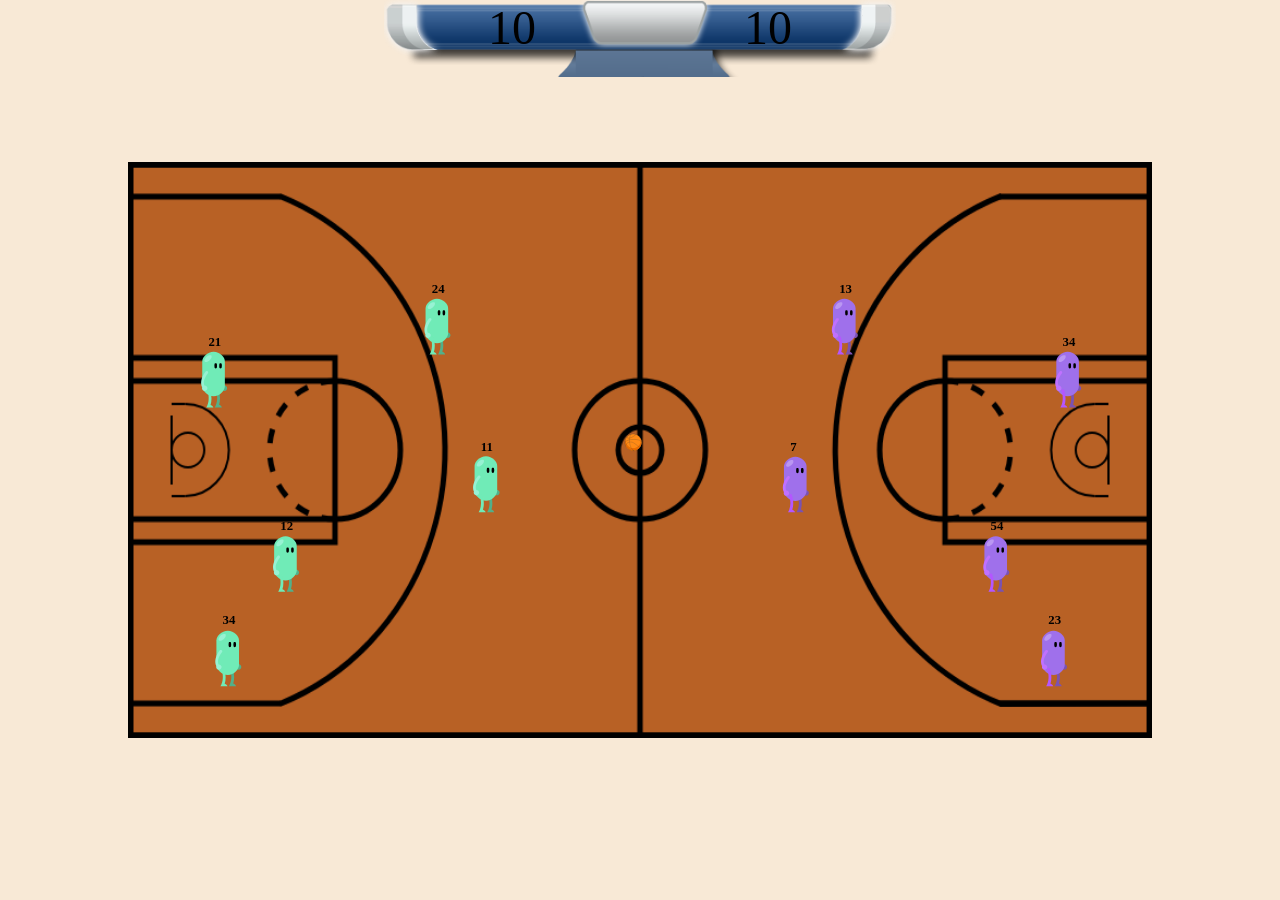
==== javascript/index.html @ e87034a9 "Add scoreboard" ====
<!DOCTYPE html>
<html lang="en">
  <head>
    <meta charset="UTF-8" />
    <meta name="viewport" content="width=device-width, initial-scale=1.0" />
    <link rel="stylesheet" href="style.css" />
    <title>Basketball Simulation</title>
  </head>
  <body>
    <canvas></canvas>
    <div class="display"></div>
    <div class="scoreboard">
        <div class="score" id="green-score"></div>
        <div class="score" id="purple-score"></div>
    </div>

    <svg id="basketball" viewBox="0 0 92 92" fill="none" xmlns="http://www.w3.org/2000/svg">
        <path d="M46 85.8667C68.0177 85.8667 85.8666 68.0178 85.8666 46C85.8666 23.9823 68.0177 6.13336 46 6.13336C23.9822 6.13336 6.1333 23.9823 6.1333 46C6.1333 68.0178 23.9822 85.8667 46 85.8667Z" fill="#FF8A14"/>
        <path d="M80.1166 25.4916C81.4583 29.1333 82.225 33.1583 82.225 37.375C82.225 57.3083 66.125 73.6 46 73.6C25.875 73.6 9.77497 57.3083 9.77497 37.375C9.77497 33.1583 10.5416 29.325 11.8833 25.4916C8.24163 31.4333 6.1333 38.525 6.1333 46C6.1333 68.0416 23.9583 85.8667 46 85.8667C68.0416 85.8667 85.8666 68.0416 85.8666 46C85.8666 38.525 83.7583 31.4333 80.1166 25.4916Z" fill="#EB6D00"/>
        <path d="M46 85.8667C68.0177 85.8667 85.8666 68.0178 85.8666 46C85.8666 23.9823 68.0177 6.13336 46 6.13336C23.9822 6.13336 6.1333 23.9823 6.1333 46C6.1333 68.0178 23.9822 85.8667 46 85.8667Z" stroke="#45413C" stroke-miterlimit="10" stroke-linecap="round" stroke-linejoin="round"/>
        <path d="M85.8666 43.3167C78.9666 32.775 53.2833 28.9417 24.3416 34.8833C16.2916 36.6083 9.19997 41.2083 6.1333 45.2333" stroke="#45413C" stroke-miterlimit="10" stroke-linecap="round" stroke-linejoin="round"/>
        <path d="M34.5 7.85828C29.1333 16.6749 26.45 30.0916 27.9833 45.0416C29.9 64.7833 38.525 80.8833 48.875 85.8666" stroke="#45413C" stroke-miterlimit="10" stroke-linecap="round" stroke-linejoin="round"/>
        <path d="M9.3916 61.7167C11.3083 54.4333 16.2916 46.9583 27.9833 44.85C47.9166 41.4 61.3333 60.7583 77.2416 70.725" stroke="#45413C" stroke-miterlimit="10" stroke-linecap="round" stroke-linejoin="round"/>
        <path d="M59.4167 8.43341C50.2167 15.7167 39.675 23.3834 28.75 25.6834C20.125 27.4084 16.675 23.9584 15.3334 20.5084" stroke="#45413C" stroke-miterlimit="10" stroke-linecap="round" stroke-linejoin="round"/>
    </svg>

    <div class="green">
        <h1 class="number"></h1>
        <svg class = "blob" width="278" height="331" viewBox="0 0 278 331" fill="none" xmlns="http://www.w3.org/2000/svg">
        <g id="character">
        <path id="left-arm" d="M195.465 125.689C195.887 123.699 194.306 119.119 190.567 117.99C186.955 116.899 183.779 119.061 182.813 120.196C182.813 120.196 175.088 132.709 173.35 160.606C171.959 182.923 183.257 200.76 189.237 205.464C189.237 205.464 189.296 209.69 190.307 212.071C193.328 219.188 201.547 222.509 208.664 219.488C215.782 216.467 219.102 208.248 216.081 201.131C213.06 194.013 204.841 190.693 197.724 193.714C191.25 186.141 186.883 177.131 187.326 162.821C187.681 151.372 192.9 133.296 195.465 125.689Z" fill="#52B089"/>
        <path id="left-leg" d="M152 309.852C166.5 285.352 168 252.352 158 225.352C155.998 219.946 158.5 216.638 163 215.352C167.5 214.067 171.059 216.352 172.5 221.352C181 250.852 180.5 278.352 174 296.352C177.5 297.852 186 300.852 188.5 309.852H152Z" fill="#52B089"/>
        <path id="body" d="M204 195.5V69.5C204 46.1009 178.309 19 146 19C113.691 19 87 46.1009 87 69.5V195.5C87 218.899 113.691 248 146 248C178.309 248 204 218.899 204 195.5Z" fill="#70EBB7"/>
        <path id="shiny" d="M134.601 38.063C131.161 36.4292 123.763 33.6421 112.463 41.2125C103.287 47.3605 94.6091 63.0409 99.8931 68.7487C105.177 74.4565 117.342 70.4221 124.106 63.6777C136.076 51.744 137.329 45.1733 134.601 38.063Z" fill="#97F2D3"/>
        <path id="right-leg" d="M108 310.852C122.5 286.352 124 253.352 114 226.352C111.998 220.946 114.5 217.638 119 216.352C123.5 215.067 127.059 217.352 128.5 222.352C137 251.852 136.5 279.352 130 297.352C133.5 298.852 142 301.852 144.5 310.852H108Z" fill="#70EBB7"/>
        <path id="right-arm" d="M116.791 128.97C117.943 127.293 118.234 122.457 115.213 119.984C112.293 117.593 108.532 118.375 107.204 119.053C107.204 119.053 95.2789 127.658 82.9975 152.766C73.1724 172.852 76.7847 193.655 80.5094 200.289C80.5094 200.289 78.9464 204.216 78.9689 206.803C79.0364 214.535 85.3589 220.748 93.0906 220.68C100.822 220.613 107.035 214.291 106.968 206.559C106.9 198.827 100.578 192.614 92.8462 192.682C89.7634 183.208 89.1762 173.213 95.0625 160.161C99.7716 149.719 111.51 135.016 116.791 128.97Z" fill="#97F2D3"/>
        <path id="right-eye" d="M163.5 90.9661C163.5 104.5 160.366 104.5 156.5 104.5C152.634 104.5 150 104.5 150 90.9661C150 78 152.634 78 156.5 78C160.366 78 163.5 78 163.5 90.9661Z" fill="black"/>
        <path id="left-eye" d="M188.5 90.9661C188.5 104.5 185.366 104.5 181.5 104.5C177.634 104.5 175 104.5 175 90.9661C175 78 177.634 78 181.5 78C185.366 78 188.5 78 188.5 90.9661Z" fill="black"/>
        </g>
        <g id="dribbleBall">
        <path id="XMLID 16462" d="M236 243.867C258.018 243.867 275.867 226.018 275.867 204C275.867 181.982 258.018 164.133 236 164.133C213.982 164.133 196.133 181.982 196.133 204C196.133 226.018 213.982 243.867 236 243.867Z" fill="#FF8A14"/>
        <path id="XMLID 16461" d="M270.117 183.492C271.458 187.133 272.225 191.158 272.225 195.375C272.225 215.308 256.125 231.6 236 231.6C215.875 231.6 199.775 215.308 199.775 195.375C199.775 191.158 200.542 187.325 201.883 183.492C198.242 189.433 196.133 196.525 196.133 204C196.133 226.042 213.958 243.867 236 243.867C258.042 243.867 275.867 226.042 275.867 204C275.867 196.525 273.758 189.433 270.117 183.492Z" fill="#EB6D00"/>
        <path id="XMLID 16460" d="M236 243.867C258.018 243.867 275.867 226.018 275.867 204C275.867 181.982 258.018 164.133 236 164.133C213.982 164.133 196.133 181.982 196.133 204C196.133 226.018 213.982 243.867 236 243.867Z" stroke="#45413C" stroke-miterlimit="10" stroke-linecap="round" stroke-linejoin="round"/>
        <path id="XMLID 16459" d="M275.867 201.317C268.967 190.775 243.283 186.942 214.342 192.883C206.292 194.608 199.2 199.208 196.133 203.233" stroke="#45413C" stroke-miterlimit="10" stroke-linecap="round" stroke-linejoin="round"/>
        <path id="XMLID 16458" d="M224.5 165.858C219.133 174.675 216.45 188.092 217.983 203.042C219.9 222.783 228.525 238.883 238.875 243.867" stroke="#45413C" stroke-miterlimit="10" stroke-linecap="round" stroke-linejoin="round"/>
        <path id="XMLID 16457" d="M199.392 219.717C201.308 212.433 206.292 204.958 217.983 202.85C237.917 199.4 251.333 218.758 267.242 228.725" stroke="#45413C" stroke-miterlimit="10" stroke-linecap="round" stroke-linejoin="round"/>
        <path id="XMLID 16456" d="M249.417 166.433C240.217 173.717 229.675 181.383 218.75 183.683C210.125 185.408 206.675 181.958 205.333 178.508" stroke="#45413C" stroke-miterlimit="10" stroke-linecap="round" stroke-linejoin="round"/>
        </g>
        </svg>
    </div>

    <div class="purple">
        <h1 class="number"></h1>
        <svg class = "blob flip" width="278" height="331" viewBox="0 0 278 331" fill="none" xmlns="http://www.w3.org/2000/svg">
        <g id="character">
        <path id="left-arm" d="M195.465 125.689C195.887 123.699 194.306 119.119 190.567 117.99C186.955 116.899 183.779 119.061 182.813 120.196C182.813 120.196 175.088 132.709 173.35 160.606C171.959 182.923 183.257 200.76 189.237 205.464C189.237 205.464 189.296 209.69 190.307 212.071C193.328 219.188 201.547 222.509 208.664 219.488C215.782 216.467 219.102 208.248 216.081 201.131C213.06 194.013 204.841 190.693 197.724 193.714C191.25 186.141 186.883 177.131 187.326 162.821C187.681 151.372 192.9 133.296 195.465 125.689Z" fill="#7B52B0"/>
        <path id="left-leg" d="M152 309.852C166.5 285.352 168 252.352 158 225.352C155.998 219.946 158.5 216.638 163 215.352C167.5 214.067 171.059 216.352 172.5 221.352C181 250.852 180.5 278.352 174 296.352C177.5 297.852 186 300.852 188.5 309.852H152Z" fill="#7B52B0"/>
        <path id="body" d="M204 195.5V69.5C204 46.1009 178.309 19 146 19C113.691 19 87 46.1009 87 69.5V195.5C87 218.899 113.691 248 146 248C178.309 248 204 218.899 204 195.5Z" fill="#9F70EB"/>
        <path id="shiny" d="M134.601 38.063C131.161 36.4292 123.763 33.6421 112.463 41.2125C103.287 47.3605 94.6091 63.0409 99.8931 68.7487C105.177 74.4565 117.342 70.4221 124.106 63.6777C136.076 51.744 137.329 45.1733 134.601 38.063Z" fill="#BA97F2"/>
        <path id="right-leg" d="M108 310.852C122.5 286.352 124 253.352 114 226.352C111.998 220.946 114.5 217.638 119 216.352C123.5 215.067 127.059 217.352 128.5 222.352C137 251.852 136.5 279.352 130 297.352C133.5 298.852 142 301.852 144.5 310.852H108Z" fill="#B456FF"/>
        <path id="right-arm" d="M116.791 128.97C117.943 127.293 118.234 122.457 115.213 119.984C112.293 117.593 108.532 118.375 107.204 119.053C107.204 119.053 95.2788 127.658 82.9975 152.766C73.1724 172.852 76.7846 193.655 80.5093 200.289C80.5093 200.289 78.9463 204.216 78.9689 206.803C79.0364 214.535 85.3589 220.748 93.0905 220.68C100.822 220.613 107.035 214.291 106.968 206.559C106.9 198.827 100.578 192.614 92.8462 192.682C89.7634 183.208 89.1762 173.213 95.0625 160.161C99.7715 149.719 111.51 135.016 116.791 128.97Z" fill="#C071FF"/>
        <path id="right-eye" d="M163.5 90.9661C163.5 104.5 160.366 104.5 156.5 104.5C152.634 104.5 150 104.5 150 90.9661C150 78 152.634 78 156.5 78C160.366 78 163.5 78 163.5 90.9661Z" fill="black"/>
        <path id="left-eye" d="M188.5 90.9661C188.5 104.5 185.366 104.5 181.5 104.5C177.634 104.5 175 104.5 175 90.9661C175 78 177.634 78 181.5 78C185.366 78 188.5 78 188.5 90.9661Z" fill="black"/>
        </g>
        <g id="dribbleBall">
        <path id="XMLID 16462" d="M236 243.867C258.018 243.867 275.867 226.018 275.867 204C275.867 181.982 258.018 164.133 236 164.133C213.982 164.133 196.133 181.982 196.133 204C196.133 226.018 213.982 243.867 236 243.867Z" fill="#FF8A14"/>
        <path id="XMLID 16461" d="M270.117 183.492C271.458 187.133 272.225 191.158 272.225 195.375C272.225 215.308 256.125 231.6 236 231.6C215.875 231.6 199.775 215.308 199.775 195.375C199.775 191.158 200.542 187.325 201.883 183.492C198.242 189.433 196.133 196.525 196.133 204C196.133 226.042 213.958 243.867 236 243.867C258.042 243.867 275.867 226.042 275.867 204C275.867 196.525 273.758 189.433 270.117 183.492Z" fill="#EB6D00"/>
        <path id="XMLID 16460" d="M236 243.867C258.018 243.867 275.867 226.018 275.867 204C275.867 181.982 258.018 164.133 236 164.133C213.982 164.133 196.133 181.982 196.133 204C196.133 226.018 213.982 243.867 236 243.867Z" stroke="#45413C" stroke-miterlimit="10" stroke-linecap="round" stroke-linejoin="round"/>
        <path id="XMLID 16459" d="M275.867 201.317C268.967 190.775 243.283 186.942 214.342 192.883C206.292 194.608 199.2 199.208 196.133 203.233" stroke="#45413C" stroke-miterlimit="10" stroke-linecap="round" stroke-linejoin="round"/>
        <path id="XMLID 16458" d="M224.5 165.858C219.133 174.675 216.45 188.092 217.983 203.042C219.9 222.783 228.525 238.883 238.875 243.867" stroke="#45413C" stroke-miterlimit="10" stroke-linecap="round" stroke-linejoin="round"/>
        <path id="XMLID 16457" d="M199.392 219.717C201.308 212.433 206.292 204.958 217.983 202.85C237.917 199.4 251.333 218.758 267.242 228.725" stroke="#45413C" stroke-miterlimit="10" stroke-linecap="round" stroke-linejoin="round"/>
        <path id="XMLID 16456" d="M249.417 166.433C240.217 173.717 229.675 181.383 218.75 183.683C210.125 185.408 206.675 181.958 205.333 178.508" stroke="#45413C" stroke-miterlimit="10" stroke-linecap="round" stroke-linejoin="round"/>
        </g>
        </svg>
    </div>
    
    <div class="morphTo">
        <svg id="idle2" width="278" height="331" viewBox="0 0 278 331" fill="none" xmlns="http://www.w3.org/2000/svg">
            <path id="left-arm" d="M197.77 136.867C198.343 134.915 197.114 130.228 193.472 128.818C189.953 127.456 186.622 129.37 185.572 130.427C185.572 130.427 176.918 142.317 173.064 170.001C169.98 192.148 179.889 210.792 185.494 215.937C185.494 215.937 185.231 220.156 186.058 222.607C188.529 229.933 196.472 233.869 203.798 231.398C211.125 228.927 215.061 220.984 212.59 213.658C210.119 206.331 202.176 202.395 194.85 204.867C188.971 196.824 185.301 187.508 186.831 173.272C188.056 161.884 194.634 144.257 197.77 136.867Z" fill="#52B089"/>
            <path id="left-leg" d="M152 309.852C166.5 285.352 168 252.352 158 225.352C155.998 219.946 158.5 216.638 163 215.352C167.5 214.067 171.059 216.352 172.5 221.352C181 250.852 180.5 278.352 174 296.352C177.5 297.852 186 300.852 188.5 309.852H152Z" fill="#52B089"/>
            <path id="body" d="M204 206.5V80.5C204 57.1009 178.309 30 146 30C113.691 30 87 57.1009 87 80.5V206.5C87 229.899 113.691 259 146 259C178.309 259 204 229.899 204 206.5Z" fill="#70EBB7"/>
            <path id="shiny" d="M134.601 49.063C131.161 47.4292 123.763 44.6421 112.463 52.2125C103.287 58.3605 94.6091 74.0409 99.8931 79.7487C105.177 85.4565 117.342 81.4221 124.106 74.6777C136.076 62.744 137.329 56.1733 134.601 49.063Z" fill="#97F2D3"/>
            <path id="right-leg" d="M108 309.852C122.5 285.352 124 252.352 114 225.352C111.998 219.946 114.5 216.638 119 215.352C123.5 214.067 127.059 216.352 128.5 221.352C137 250.852 136.5 278.352 130 296.352C133.5 297.852 142 300.852 144.5 309.852H108Z" fill="#70EBB7"/>
            <path id="right-arm" d="M117.644 138.945C118.356 137.039 117.467 132.276 113.936 130.608C110.524 128.996 107.064 130.666 105.94 131.645C105.94 131.645 96.4545 142.882 90.6211 170.218C85.9543 192.086 94.4982 211.394 99.7191 216.929C99.7191 216.929 99.1539 221.117 99.8024 223.621C101.741 231.106 109.38 235.603 116.865 233.665C124.35 231.726 128.847 224.087 126.908 216.602C124.97 209.117 117.331 204.62 109.846 206.559C104.56 198.114 101.569 188.559 104.118 174.47C106.158 163.199 113.985 146.09 117.644 138.945Z" fill="#97F2D3"/>
            <path id="right-eye" d="M163.5 101.966C163.5 115.5 160.366 115.5 156.5 115.5C152.634 115.5 150 115.5 150 101.966C150 89 152.634 89 156.5 89C160.366 89 163.5 89 163.5 101.966Z" fill="black"/>
            <path id="left-eye" d="M188.5 101.966C188.5 115.5 185.366 115.5 181.5 115.5C177.634 115.5 175 115.5 175 101.966C175 89 177.634 89 181.5 89C185.366 89 188.5 89 188.5 101.966Z" fill="black"/>
        </svg>

        <svg id="walk" style="display: none;" width="278" height="331" viewBox="0 0 278 331" fill="none" xmlns="http://www.w3.org/2000/svg">
            <path id="left-arm" d="M168.939 143.019C168.003 141.212 163.875 138.676 160.269 140.175C156.784 141.623 155.701 145.309 155.674 146.799C155.674 146.799 157.641 161.372 173.995 184.039C187.079 202.173 207.128 208.793 214.735 208.635C214.735 208.635 217.461 211.865 219.753 213.064C226.604 216.649 235.063 214.002 238.649 207.151C242.234 200.301 239.586 191.841 232.736 188.256C225.885 184.671 217.425 187.318 213.84 194.169C204.032 192.422 194.94 188.228 186.204 176.884C179.215 167.809 171.782 150.526 168.939 143.019Z" fill="#52B089"/>
            <path id="left-leg" d="M52.5721 268.082C80.5404 262.764 106.292 242.073 119.939 216.72C122.672 211.644 126.808 211.335 130.747 213.861C134.687 216.387 135.325 220.569 132.526 224.955C116.012 250.835 95.0479 268.64 77.2453 275.663C78.4337 279.281 81.8022 287.642 76.7023 295.467L52.5721 268.082Z" fill="#52B089"/>
            <path id="body" d="M197.112 197.5L196.884 71.4999C196.842 48.1008 171.102 21.0464 138.793 21.1049C106.484 21.1633 79.8421 48.3124 79.8844 71.7115L80.1123 197.711C80.1546 221.11 106.899 250.163 139.207 250.104C171.516 250.046 197.154 220.899 197.112 197.5Z" fill="#70EBB7"/>
            <path id="shiny" d="M127.429 40.1884C123.986 38.5609 116.582 35.7872 105.296 43.378C96.131 49.5425 87.4818 65.2386 92.7762 70.9368C98.0705 76.6351 110.228 72.5787 116.98 65.8221C128.929 53.8667 130.17 47.2939 127.429 40.1884Z" fill="#97F2D3"/>
            <path id="right-leg" d="M201.78 295.647C193.15 268.518 169.524 245.43 142.719 234.918C137.352 232.813 136.549 228.744 138.586 224.53C140.622 220.316 144.697 219.181 149.387 221.435C177.059 234.731 200.561 261.433 209.666 278.267C213.115 276.653 222.982 274.924 230.335 282.585L201.78 295.647Z" fill="#70EBB7"/>
            <path id="right-arm" d="M126.355 153.446C128.334 152.977 131.797 149.589 131.219 145.727C130.66 141.995 127.348 140.049 125.909 139.661C125.909 139.661 111.294 138.03 85.3344 148.39C64.5665 156.678 53.2755 174.519 51.5811 181.937C51.5811 181.937 47.7861 183.797 46.066 185.73C40.9246 191.504 41.4382 200.354 47.2131 205.495C52.988 210.637 61.8374 210.123 66.9788 204.348C72.1202 198.573 71.6066 189.724 65.8317 184.582C69.9081 175.492 76.1842 167.691 89.3099 161.971C99.8104 157.395 118.382 154.381 126.355 153.446Z" fill="#97F2D3"/>
            <path id="right-eye" d="M156.423 93.0392C156.448 106.573 153.314 106.579 149.448 106.586C145.582 106.593 142.948 106.597 142.923 93.0636C142.9 80.0975 145.534 80.0928 149.4 80.0858C153.266 80.0788 156.4 80.0731 156.423 93.0392Z" fill="black"/>
            <path id="left-eye" d="M181.423 92.994C181.448 106.528 178.314 106.534 174.448 106.541C170.582 106.548 167.948 106.552 167.923 93.0184C167.9 80.0524 170.534 80.0476 174.4 80.0406C178.266 80.0336 181.4 80.028 181.423 92.994Z" fill="black"/>
        </svg>

        <svg id="walk2" width="278" height="331" viewBox="0 0 278 331" fill="none" xmlns="http://www.w3.org/2000/svg">
            <path id="left arm" d="M168.739 166.699C168.616 164.669 165.874 160.675 161.97 160.58C158.198 160.489 155.711 163.417 155.081 164.768C155.081 164.768 150.961 178.884 156.702 206.239C161.295 228.123 176.928 242.314 183.944 245.259C183.944 245.259 185.125 249.318 186.732 251.344C191.536 257.402 200.342 258.418 206.4 253.614C212.458 248.809 213.474 240.003 208.669 233.945C203.865 227.887 195.059 226.871 189.001 231.676C180.748 226.097 174.142 218.573 170.764 204.658C168.063 193.528 168.288 174.715 168.739 166.699Z" fill="#52B089"/>
            <path id="left leg" d="M92.0018 304.622C117.304 291.572 133.581 266.027 139.457 237.841C140.633 232.197 146.372 231.086 150.867 232.388C155.362 233.69 157.328 237.822 155.891 242.823C147.416 272.331 125.48 300.358 110.409 312.153C112.577 315.283 112.835 322.466 108.534 330.546L92.0018 304.622Z" fill="#52B089"/>
            <path id="body" d="M206.228 218.506L206.234 92.5056C206.235 69.1065 180.545 42.0044 148.236 42.0028C115.927 42.0013 89.235 69.1009 89.2338 92.5L89.2278 218.5C89.2267 241.899 115.917 271.001 148.225 271.003C180.534 271.004 206.227 241.905 206.228 218.506Z" fill="#70EBB7"/>
            <path id="shiny" d="M137.341 62.1592C133.786 60.7958 126.194 58.5878 115.513 67.0074C106.838 73.845 99.3958 90.1482 105.104 95.4313C110.813 100.714 122.63 95.7535 128.854 88.5073C139.868 75.6856 140.61 69.0379 137.341 62.1592Z" fill="#97F2D3"/>
            <path id="right leg" d="M139 330.852C153.536 306.374 155.086 273.376 145.126 246.361C143.132 240.952 145.639 237.648 150.141 236.369C154.643 235.09 158.199 237.381 159.632 242.383C168.088 271.895 167.547 299.395 161.02 317.385C164.518 318.89 173.013 321.903 175.5 330.907L139 330.852Z" fill="#70EBB7"/>
            <path id="right arm" d="M148.751 172.636C149.986 171.019 150.519 166.205 147.625 163.582C144.829 161.049 141.033 161.641 139.673 162.252C139.673 162.252 127.331 170.247 113.805 194.707C102.986 214.275 105.549 235.233 108.936 242.046C108.936 242.046 107.179 245.889 107.072 248.474C106.75 256.2 112.754 262.722 120.479 263.042C128.204 263.363 134.727 257.36 135.047 249.635C135.368 241.909 129.365 235.387 121.64 235.067C119.036 225.45 118.951 215.438 125.484 202.698C130.712 192.506 143.174 178.41 148.751 172.636Z" fill="#97F2D3"/>
            <path id="right eye" d="M164.704 117.421C164.202 130.945 161.071 130.829 157.207 130.686C153.344 130.542 150.712 130.445 151.214 116.92C151.695 103.963 154.327 104.061 158.19 104.204C162.054 104.347 165.185 104.464 164.704 117.421Z" fill="black"/>
            <path id="left eye" d="M189.687 118.348C189.185 131.873 186.053 131.757 182.19 131.613C178.327 131.47 175.694 131.372 176.196 117.847C176.677 104.89 179.31 104.988 183.173 105.131C187.036 105.275 190.168 105.391 189.687 118.348Z" fill="black"/>
        </svg>

        <svg id="walk3" width="278" height="331" viewBox="0 0 278 331" fill="none" xmlns="http://www.w3.org/2000/svg">
            <path id="left-arm" d="M120.383 151.361C122.392 151.04 126.095 147.917 125.804 144.022C125.523 140.259 122.363 138.074 120.957 137.58C120.957 137.58 106.503 134.874 79.8481 143.287C58.5245 150.018 45.9459 166.976 43.708 174.248C43.708 174.248 39.7858 175.823 37.9277 177.623C32.3735 183.002 32.2317 191.865 37.6109 197.419C42.9901 202.973 51.8532 203.115 57.4073 197.736C62.9615 192.357 63.1033 183.493 57.7241 177.939C62.4611 169.175 69.2966 161.859 82.8091 157.125C93.6191 153.337 112.362 151.704 120.383 151.361Z" fill="#52B089"/>
            <path id="left-leg" d="M186.472 298.94C183.536 270.623 165.094 243.216 140.984 227.476C136.157 224.325 136.198 220.177 139.048 216.465C141.898 212.753 146.118 212.47 150.253 215.63C174.646 234.271 190.617 256.663 196.111 274.995C199.816 274.117 208.431 271.466 215.798 277.209L186.472 298.94Z" fill="#52B089"/>
            <path id="body" d="M197.112 197.5L196.884 71.4999C196.842 48.1008 171.102 21.0464 138.793 21.1049C106.484 21.1633 79.8421 48.3124 79.8844 71.7115L80.1122 197.711C80.1546 221.11 106.898 250.163 139.207 250.104C171.516 250.046 197.154 220.899 197.112 197.5Z" fill="#70EBB7"/>
            <path id="shiny" d="M127.429 40.1884C123.986 38.5609 116.582 35.7872 105.296 43.378C96.131 49.5425 87.4818 65.2386 92.7761 70.9368C98.0705 76.6351 110.228 72.5787 116.98 65.8221C128.929 53.8667 130.169 47.2939 127.429 40.1884Z" fill="#97F2D3"/>
            <path id="right-leg" d="M55.8693 268.44C83.407 261.217 107.679 238.808 119.555 212.58C121.933 207.328 126.039 206.735 130.142 208.986C134.246 211.236 135.169 215.364 132.678 219.932C117.977 246.884 90.1007 268.982 72.8217 277.209C74.2554 280.736 75.4749 290.68 67.4462 297.629L55.8693 268.44Z" fill="#70EBB7"/>
            <path id="right-arm" d="M132.249 140.969C130.822 139.519 126.129 138.314 123.126 140.81C120.225 143.223 120.277 147.064 120.691 148.496C120.691 148.496 126.872 161.839 149.188 178.669C167.041 192.133 188.151 192.541 195.372 190.145C195.372 190.145 198.93 192.426 201.474 192.895C209.078 194.299 216.379 189.273 217.783 181.669C219.186 174.065 214.16 166.764 206.556 165.361C198.953 163.957 191.651 168.983 190.248 176.587C180.361 177.813 170.436 176.49 158.741 168.23C149.385 161.622 137.182 147.302 132.249 140.969Z" fill="#97F2D3"/>
            <path id="right-eye" d="M156.423 93.0392C156.448 106.573 153.313 106.579 149.448 106.586C145.582 106.593 142.948 106.597 142.923 93.0636C142.9 80.0975 145.534 80.0928 149.4 80.0858C153.266 80.0788 156.4 80.0731 156.423 93.0392Z" fill="black"/>
            <path id="left-eye" d="M181.423 92.994C181.448 106.528 178.313 106.534 174.448 106.541C170.582 106.548 167.948 106.552 167.923 93.0184C167.9 80.0524 170.534 80.0476 174.4 80.0406C178.266 80.0336 181.4 80.028 181.423 92.994Z" fill="black"/>
        </svg>
        
        <svg id="walk4" width="278" height="331" viewBox="0 0 278 331" fill="none" xmlns="http://www.w3.org/2000/svg">
            <path id="left arm" d="M131.293 171.55C132.229 169.743 131.92 164.908 128.615 162.827C125.422 160.816 121.787 162.057 120.554 162.895C120.554 162.895 109.785 172.909 100.704 199.343C93.4397 220.491 99.5977 240.687 104.115 246.809C104.115 246.809 103.05 250.9 103.392 253.464C104.416 261.128 111.458 266.511 119.122 265.487C126.786 264.464 132.169 257.421 131.145 249.757C130.122 242.093 123.079 236.71 115.415 237.734C111.184 228.715 109.365 218.869 113.591 205.189C116.972 194.245 126.802 178.203 131.293 171.55Z" fill="#52B089"/>
            <path id="left leg" d="M153.093 330.952C163.705 304.534 159.317 274.563 145.333 249.395C142.533 244.355 146.149 239.763 150.401 237.808C154.654 235.854 158.843 237.696 161.026 242.419C173.907 270.286 174.191 301.722 170.5 320.5C174.187 321.451 181.971 322.026 184 330.952H153.093Z" fill="#52B089"/>
            <path id="body" d="M206.228 218.506L206.234 92.5056C206.235 69.1065 180.545 42.0044 148.236 42.0028C115.927 42.0013 89.2349 69.1009 89.2337 92.5L89.2277 218.5C89.2266 241.899 115.917 271.001 148.225 271.003C180.534 271.004 206.227 241.905 206.228 218.506Z" fill="#70EBB7"/>
            <path id="shiny" d="M137.341 62.1592C133.786 60.7958 126.194 58.5878 115.513 67.0074C106.838 73.845 99.3958 90.1482 105.104 95.4313C110.813 100.714 122.63 95.7535 128.854 88.5073C139.868 75.6856 140.61 69.0379 137.341 62.1592Z" fill="#97F2D3"/>
            <path id="right leg" d="M96 304.973C121.643 292.606 141.17 265.961 147.799 237.943C149.127 232.332 153.042 230.964 157.501 232.386C161.96 233.808 163.657 237.683 162.087 242.644C152.825 271.913 134.382 297.114 119 308.5C121.083 311.688 122.904 321.122 120 330C117.5 327 99.5 308.5 96 304.973Z" fill="#70EBB7"/>
            <path id="right arm" d="M153.815 166.087C154.076 164.069 152.13 159.633 148.313 158.808C144.625 158.013 141.634 160.423 140.762 161.632C140.762 161.632 134.071 174.727 134.587 202.673C135.001 225.029 147.7 241.898 154.04 246.104C154.04 246.104 154.439 250.312 155.639 252.604C159.224 259.455 167.684 262.101 174.534 258.516C181.385 254.931 184.032 246.472 180.447 239.621C176.862 232.77 168.402 230.123 161.552 233.709C154.488 226.683 149.409 218.054 148.697 203.754C148.128 192.314 151.872 173.876 153.815 166.087Z" fill="#97F2D3"/>
            <path id="right eye" d="M164.704 117.421C164.202 130.945 161.071 130.829 157.207 130.686C153.344 130.542 150.712 130.445 151.214 116.92C151.695 103.963 154.327 104.061 158.19 104.204C162.054 104.347 165.185 104.464 164.704 117.421Z" fill="black"/>
            <path id="left eye" d="M189.687 118.348C189.185 131.873 186.053 131.757 182.19 131.613C178.327 131.47 175.694 131.372 176.197 117.847C176.677 104.89 179.31 104.988 183.173 105.131C187.036 105.275 190.168 105.391 189.687 118.348Z" fill="black"/>
        </svg>

        <svg id="dribble" width="278" height="331" viewBox="0 0 278 331" fill="none" xmlns="http://www.w3.org/2000/svg">
            <g id="character">
            <path id="left-arm" d="M157.67 126.82C157.576 124.788 154.889 120.757 150.986 120.609C147.215 120.466 144.689 123.361 144.041 124.703C144.041 124.703 139.729 138.762 145.098 166.192C149.393 188.137 164.832 202.539 171.807 205.579C171.807 205.579 172.932 209.653 174.512 211.701C179.234 217.824 188.025 218.96 194.148 214.238C200.27 209.516 201.406 200.725 196.684 194.602C191.962 188.479 183.171 187.344 177.048 192.066C168.871 186.375 162.368 178.762 159.181 164.803C156.63 153.636 157.111 134.828 157.67 126.82Z" fill="#52B089"/>
            <path id="left-leg" d="M52.5721 268.082C80.5403 262.764 106.292 242.073 119.939 216.72C122.672 211.644 126.808 211.335 130.747 213.861C134.687 216.387 135.325 220.569 132.526 224.955C116.012 250.835 95.0478 268.64 77.2453 275.663C78.4337 279.281 81.8022 287.642 76.7022 295.467L52.5721 268.082Z" fill="#52B089"/>
            <path id="body" d="M197.112 197.5L196.884 71.4999C196.842 48.1008 171.102 21.0464 138.793 21.1049C106.484 21.1633 79.8421 48.3124 79.8844 71.7115L80.1123 197.711C80.1546 221.11 106.899 250.163 139.207 250.104C171.516 250.046 197.154 220.899 197.112 197.5Z" fill="#70EBB7"/>
            <path id="shiny" d="M127.429 40.1884C123.986 38.5609 116.582 35.7872 105.296 43.378C96.131 49.5425 87.4818 65.2386 92.7762 70.9368C98.0705 76.6351 110.228 72.5787 116.98 65.8221C128.929 53.8667 130.17 47.2939 127.429 40.1884Z" fill="#97F2D3"/>
            <path id="right-leg" d="M201.78 295.647C193.15 268.518 169.524 245.43 142.719 234.918C137.352 232.813 136.549 228.744 138.586 224.53C140.622 220.316 144.697 219.181 149.387 221.435C177.059 234.731 200.561 261.433 209.666 278.267C213.115 276.653 222.982 274.924 230.335 282.585L201.78 295.647Z" fill="#70EBB7"/>
            <path id="right-arm" d="M123.178 128.152C121.657 126.8 116.894 125.911 114.065 128.603C111.33 131.203 111.639 135.032 112.148 136.434C112.148 136.434 119.206 149.335 142.596 164.637C161.308 176.879 182.398 175.876 189.443 173.003C189.443 173.003 193.146 175.041 195.716 175.34C203.396 176.232 210.345 170.73 211.238 163.049C212.13 155.369 206.628 148.42 198.948 147.527C191.267 146.635 184.318 152.137 183.425 159.817C173.642 161.701 163.651 161.043 151.431 153.583C141.654 147.614 128.522 134.142 123.178 128.152Z" fill="#97F2D3"/>
            <path id="right-eye" d="M156.423 93.0392C156.448 106.573 153.314 106.579 149.448 106.586C145.582 106.593 142.948 106.597 142.923 93.0636C142.9 80.0975 145.534 80.0928 149.4 80.0858C153.266 80.0788 156.4 80.0731 156.423 93.0392Z" fill="black"/>
            <path id="left-eye" d="M181.423 92.994C181.448 106.528 178.314 106.534 174.448 106.541C170.582 106.548 167.948 106.552 167.923 93.0184C167.9 80.0524 170.534 80.0476 174.4 80.0406C178.266 80.0336 181.4 80.028 181.423 92.994Z" fill="black"/>
            </g>
            <g id="dribbleBall">
            <path id="XMLID 16462" d="M236 226.867C258.018 226.867 275.867 209.018 275.867 187C275.867 164.982 258.018 147.133 236 147.133C213.982 147.133 196.133 164.982 196.133 187C196.133 209.018 213.982 226.867 236 226.867Z" fill="#FF8A14"/>
            <path id="XMLID 16461" d="M270.117 166.492C271.458 170.133 272.225 174.158 272.225 178.375C272.225 198.308 256.125 214.6 236 214.6C215.875 214.6 199.775 198.308 199.775 178.375C199.775 174.158 200.542 170.325 201.883 166.492C198.242 172.433 196.133 179.525 196.133 187C196.133 209.042 213.958 226.867 236 226.867C258.042 226.867 275.867 209.042 275.867 187C275.867 179.525 273.758 172.433 270.117 166.492Z" fill="#EB6D00"/>
            <path id="XMLID 16460" d="M236 226.867C258.018 226.867 275.867 209.018 275.867 187C275.867 164.982 258.018 147.133 236 147.133C213.982 147.133 196.133 164.982 196.133 187C196.133 209.018 213.982 226.867 236 226.867Z" stroke="#45413C" stroke-miterlimit="10" stroke-linecap="round" stroke-linejoin="round"/>
            <path id="XMLID 16459" d="M275.867 184.317C268.967 173.775 243.283 169.942 214.342 175.883C206.292 177.608 199.2 182.208 196.133 186.233" stroke="#45413C" stroke-miterlimit="10" stroke-linecap="round" stroke-linejoin="round"/>
            <path id="XMLID 16458" d="M224.5 148.858C219.133 157.675 216.45 171.092 217.983 186.042C219.9 205.783 228.525 221.883 238.875 226.867" stroke="#45413C" stroke-miterlimit="10" stroke-linecap="round" stroke-linejoin="round"/>
            <path id="XMLID 16457" d="M199.392 202.717C201.308 195.433 206.292 187.958 217.983 185.85C237.917 182.4 251.333 201.758 267.242 211.725" stroke="#45413C" stroke-miterlimit="10" stroke-linecap="round" stroke-linejoin="round"/>
            <path id="XMLID 16456" d="M249.417 149.433C240.217 156.717 229.675 164.383 218.75 166.683C210.125 168.408 206.675 164.958 205.333 161.508" stroke="#45413C" stroke-miterlimit="10" stroke-linecap="round" stroke-linejoin="round"/>
            </g>
        </svg>
        
        <svg id="dribble2" width="278" height="331" viewBox="0 0 278 331" fill="none" xmlns="http://www.w3.org/2000/svg">
            <g id="character">
            <path id="left-arm" d="M124.938 167.745C126.636 166.624 128.724 162.253 126.854 158.824C125.047 155.512 121.268 154.822 119.783 154.952C119.783 154.952 105.498 158.442 84.6781 177.091C68.0225 192.011 63.5494 212.645 64.5068 220.193C64.5068 220.193 61.5822 223.245 60.6306 225.65C57.7866 232.84 61.3096 240.974 68.4995 243.818C75.6894 246.662 83.8236 243.139 86.6676 235.95C89.5117 228.76 85.9887 220.625 78.7988 217.781C79.5035 207.844 82.7169 198.361 93.0781 188.479C101.367 180.574 117.772 171.363 124.938 167.745Z" fill="#52B089"/>
            <path id="left-leg" d="M92.0017 304.622C117.304 291.572 133.581 266.027 139.457 237.841C140.633 232.197 146.372 231.086 150.867 232.388C155.362 233.69 157.328 237.822 155.891 242.823C147.416 272.331 125.48 300.358 110.409 312.153C112.577 315.283 112.835 322.466 108.534 330.546L92.0017 304.622Z" fill="#52B089"/>
            <path id="body" d="M206.228 218.506L206.234 92.5056C206.235 69.1065 180.545 42.0044 148.236 42.0028C115.927 42.0013 89.2349 69.1009 89.2337 92.5L89.2277 218.5C89.2266 241.899 115.917 271.001 148.225 271.003C180.534 271.004 206.227 241.905 206.228 218.506Z" fill="#70EBB7"/>
            <path id="shiny" d="M137.341 62.1592C133.786 60.7958 126.194 58.5878 115.513 67.0074C106.838 73.845 99.3958 90.1482 105.104 95.4313C110.813 100.714 122.63 95.7535 128.854 88.5073C139.868 75.6856 140.61 69.0379 137.341 62.1592Z" fill="#97F2D3"/>
            <path id="right-leg" d="M139 330.852C153.536 306.374 155.086 273.376 145.126 246.361C143.132 240.952 145.639 237.648 150.141 236.369C154.643 235.09 158.199 237.381 159.632 242.383C168.088 271.895 167.547 299.395 161.02 317.385C164.518 318.89 173.013 321.903 175.5 330.907L139 330.852Z" fill="#70EBB7"/>
            <path id="right-arm" d="M152.608 164.053C151.825 162.175 147.922 159.306 144.204 160.501C140.612 161.656 139.227 165.239 139.076 166.722C139.076 166.722 139.829 181.408 154.249 205.352C165.786 224.506 185.218 232.765 192.811 233.238C192.811 233.238 195.261 236.682 197.446 238.067C203.976 242.208 212.626 240.27 216.766 233.74C220.906 227.21 218.969 218.56 212.439 214.42C205.909 210.279 197.259 212.217 193.119 218.747C183.489 216.194 174.776 211.261 167.009 199.233C160.796 189.61 154.82 171.77 152.608 164.053Z" fill="#97F2D3"/>
            <path id="right-eye" d="M164.704 117.421C164.202 130.945 161.071 130.829 157.207 130.686C153.344 130.542 150.712 130.445 151.214 116.92C151.695 103.963 154.327 104.061 158.19 104.204C162.054 104.347 165.185 104.464 164.704 117.421Z" fill="black"/>
            <path id="left-eye" d="M189.687 118.348C189.185 131.873 186.053 131.757 182.19 131.613C178.327 131.47 175.694 131.372 176.197 117.847C176.677 104.89 179.31 104.988 183.173 105.131C187.036 105.275 190.168 105.391 189.687 118.348Z" fill="black"/>
            </g>
            <g id="dribbleBall">
            <path id="XMLID 16462" d="M232 329.867C254.018 329.867 271.867 312.018 271.867 290C271.867 267.982 254.018 250.133 232 250.133C209.982 250.133 192.133 267.982 192.133 290C192.133 312.018 209.982 329.867 232 329.867Z" fill="#FF8A14"/>
            <path id="XMLID 16461" d="M266.117 269.492C267.458 273.133 268.225 277.158 268.225 281.375C268.225 301.308 252.125 317.6 232 317.6C211.875 317.6 195.775 301.308 195.775 281.375C195.775 277.158 196.542 273.325 197.883 269.492C194.242 275.433 192.133 282.525 192.133 290C192.133 312.042 209.958 329.867 232 329.867C254.042 329.867 271.867 312.042 271.867 290C271.867 282.525 269.758 275.433 266.117 269.492Z" fill="#EB6D00"/>
            <path id="XMLID 16460" d="M232 329.867C254.018 329.867 271.867 312.018 271.867 290C271.867 267.982 254.018 250.133 232 250.133C209.982 250.133 192.133 267.982 192.133 290C192.133 312.018 209.982 329.867 232 329.867Z" stroke="#45413C" stroke-miterlimit="10" stroke-linecap="round" stroke-linejoin="round"/>
            <path id="XMLID 16459" d="M271.867 287.317C264.967 276.775 239.283 272.942 210.342 278.883C202.292 280.608 195.2 285.208 192.133 289.233" stroke="#45413C" stroke-miterlimit="10" stroke-linecap="round" stroke-linejoin="round"/>
            <path id="XMLID 16458" d="M220.5 251.858C215.133 260.675 212.45 274.092 213.983 289.042C215.9 308.783 224.525 324.883 234.875 329.867" stroke="#45413C" stroke-miterlimit="10" stroke-linecap="round" stroke-linejoin="round"/>
            <path id="XMLID 16457" d="M195.392 305.717C197.308 298.433 202.292 290.958 213.983 288.85C233.917 285.4 247.333 304.758 263.242 314.725" stroke="#45413C" stroke-miterlimit="10" stroke-linecap="round" stroke-linejoin="round"/>
            <path id="XMLID 16456" d="M245.417 252.433C236.217 259.717 225.675 267.383 214.75 269.683C206.125 271.408 202.675 267.958 201.333 264.508" stroke="#45413C" stroke-miterlimit="10" stroke-linecap="round" stroke-linejoin="round"/>
            </g>
        </svg>

        <svg id="dribble3" width="278" height="331" viewBox="0 0 278 331" fill="none" xmlns="http://www.w3.org/2000/svg">
            <g id="character">
            <path id="left-arm" d="M120.383 151.361C122.392 151.04 126.095 147.917 125.804 144.022C125.523 140.259 122.363 138.074 120.957 137.58C120.957 137.58 106.503 134.874 79.8481 143.287C58.5245 150.018 45.9459 166.976 43.708 174.248C43.708 174.248 39.7858 175.823 37.9277 177.623C32.3735 183.002 32.2317 191.865 37.6109 197.419C42.9901 202.973 51.8532 203.115 57.4073 197.736C62.9615 192.357 63.1033 183.493 57.7241 177.939C62.4611 169.175 69.2966 161.859 82.8091 157.125C93.6191 153.337 112.362 151.704 120.383 151.361Z" fill="#52B089"/>
            <path id="left-leg" d="M186.472 298.94C183.536 270.623 165.094 243.216 140.984 227.477C136.157 224.325 136.198 220.177 139.048 216.465C141.898 212.753 146.118 212.47 150.253 215.63C174.646 234.271 190.617 256.664 196.111 274.996C199.816 274.117 208.431 271.467 215.798 277.209L186.472 298.94Z" fill="#52B089"/>
            <path id="body" d="M197.112 197.5L196.884 71.4999C196.842 48.1008 171.102 21.0464 138.793 21.1049C106.484 21.1633 79.8421 48.3124 79.8844 71.7115L80.1122 197.711C80.1546 221.11 106.898 250.163 139.207 250.104C171.516 250.046 197.154 220.899 197.112 197.5Z" fill="#70EBB7"/>
            <path id="shiny" d="M127.429 40.1884C123.986 38.5609 116.582 35.7872 105.296 43.378C96.131 49.5425 87.4818 65.2386 92.7761 70.9368C98.0705 76.6351 110.228 72.5787 116.98 65.8221C128.929 53.8667 130.169 47.2939 127.429 40.1884Z" fill="#97F2D3"/>
            <path id="right-leg" d="M55.8693 268.44C83.407 261.217 107.679 238.808 119.555 212.58C121.933 207.328 126.039 206.735 130.142 208.986C134.246 211.236 135.169 215.364 132.678 219.932C117.977 246.884 90.1007 268.982 72.8217 277.209C74.2554 280.736 75.4749 290.68 67.4462 297.629L55.8693 268.44Z" fill="#70EBB7"/>
            <path id="right-arm" d="M132.249 140.968C130.822 139.519 126.129 138.314 123.126 140.81C120.225 143.222 120.277 147.064 120.691 148.496C120.691 148.496 126.872 161.839 149.188 178.669C167.041 192.133 188.151 192.541 195.372 190.145C195.372 190.145 198.93 192.426 201.474 192.895C209.078 194.299 216.379 189.272 217.783 181.669C219.186 174.065 214.16 166.764 206.556 165.36C198.953 163.957 191.651 168.983 190.248 176.587C180.361 177.813 170.436 176.489 158.741 168.23C149.385 161.622 137.182 147.302 132.249 140.968Z" fill="#97F2D3"/>
            <path id="right-eye" d="M156.423 93.0392C156.447 106.573 153.313 106.579 149.447 106.586C145.581 106.593 142.947 106.597 142.923 93.0636C142.9 80.0975 145.534 80.0928 149.4 80.0858C153.266 80.0788 156.4 80.0731 156.423 93.0392Z" fill="black"/>
            <path id="left-eye" d="M181.423 92.994C181.448 106.528 178.314 106.534 174.448 106.541C170.582 106.548 167.948 106.552 167.923 93.0184C167.9 80.0524 170.534 80.0476 174.4 80.0406C178.266 80.0336 181.4 80.028 181.423 92.994Z" fill="black"/>
            </g>
            <g id="dribbleBall">
            <path id="XMLID 16462" d="M232 243.867C254.018 243.867 271.867 226.018 271.867 204C271.867 181.982 254.018 164.133 232 164.133C209.982 164.133 192.133 181.982 192.133 204C192.133 226.018 209.982 243.867 232 243.867Z" fill="#FF8A14"/>
            <path id="XMLID 16461" d="M266.117 183.492C267.458 187.133 268.225 191.158 268.225 195.375C268.225 215.308 252.125 231.6 232 231.6C211.875 231.6 195.775 215.308 195.775 195.375C195.775 191.158 196.542 187.325 197.883 183.492C194.242 189.433 192.133 196.525 192.133 204C192.133 226.042 209.958 243.867 232 243.867C254.042 243.867 271.867 226.042 271.867 204C271.867 196.525 269.758 189.433 266.117 183.492Z" fill="#EB6D00"/>
            <path id="XMLID 16460" d="M232 243.867C254.018 243.867 271.867 226.018 271.867 204C271.867 181.982 254.018 164.133 232 164.133C209.982 164.133 192.133 181.982 192.133 204C192.133 226.018 209.982 243.867 232 243.867Z" stroke="#45413C" stroke-miterlimit="10" stroke-linecap="round" stroke-linejoin="round"/>
            <path id="XMLID 16459" d="M271.867 201.317C264.967 190.775 239.283 186.942 210.342 192.883C202.292 194.608 195.2 199.208 192.133 203.233" stroke="#45413C" stroke-miterlimit="10" stroke-linecap="round" stroke-linejoin="round"/>
            <path id="XMLID 16458" d="M220.5 165.858C215.133 174.675 212.45 188.092 213.983 203.042C215.9 222.783 224.525 238.883 234.875 243.867" stroke="#45413C" stroke-miterlimit="10" stroke-linecap="round" stroke-linejoin="round"/>
            <path id="XMLID 16457" d="M195.392 219.717C197.308 212.433 202.292 204.958 213.983 202.85C233.917 199.4 247.333 218.758 263.242 228.725" stroke="#45413C" stroke-miterlimit="10" stroke-linecap="round" stroke-linejoin="round"/>
            <path id="XMLID 16456" d="M245.417 166.433C236.217 173.717 225.675 181.383 214.75 183.683C206.125 185.408 202.675 181.958 201.333 178.508" stroke="#45413C" stroke-miterlimit="10" stroke-linecap="round" stroke-linejoin="round"/>
            </g>
        </svg>

        <svg id="dribble4" width="278" height="331" viewBox="0 0 278 331" fill="none" xmlns="http://www.w3.org/2000/svg">
            <g id="character">
            <path id="left-arm" d="M124.938 167.745C126.636 166.624 128.724 162.253 126.854 158.824C125.047 155.512 121.268 154.822 119.783 154.952C119.783 154.952 105.498 158.442 84.6781 177.091C68.0225 192.011 63.5494 212.645 64.5068 220.193C64.5068 220.193 61.5822 223.245 60.6306 225.65C57.7866 232.84 61.3096 240.974 68.4995 243.818C75.6894 246.662 83.8236 243.139 86.6676 235.95C89.5117 228.76 85.9887 220.625 78.7988 217.781C79.5035 207.844 82.7169 198.361 93.0781 188.479C101.367 180.574 117.772 171.363 124.938 167.745Z" fill="#52B089"/>
            <path id="left-leg" d="M153.093 330.952C163.705 304.534 159.317 274.563 145.333 249.395C142.533 244.355 146.149 239.762 150.401 237.808C154.654 235.854 158.843 237.696 161.026 242.419C173.907 270.286 174.191 301.722 170.5 320.5C174.187 321.451 181.971 322.026 184 330.952L153.093 330.952Z" fill="#52B089"/>
            <path id="body" d="M206.228 218.506L206.234 92.5056C206.235 69.1065 180.545 42.0044 148.236 42.0028C115.927 42.0013 89.2348 69.1009 89.2337 92.5L89.2277 218.5C89.2265 241.899 115.916 271.001 148.225 271.003C180.534 271.004 206.227 241.905 206.228 218.506Z" fill="#70EBB7"/>
            <path id="shiny" d="M137.341 62.1592C133.786 60.7958 126.194 58.5878 115.513 67.0074C106.838 73.845 99.3958 90.1482 105.104 95.4313C110.813 100.714 122.63 95.7535 128.854 88.5073C139.868 75.6856 140.61 69.0379 137.341 62.1592Z" fill="#97F2D3"/>
            <path id="right-leg" d="M96 304.973C121.643 292.606 141.17 265.961 147.799 237.943C149.127 232.332 153.042 230.964 157.501 232.386C161.96 233.808 163.657 237.683 162.087 242.644C152.825 271.913 134.382 297.114 119 308.5C121.083 311.688 122.904 321.122 120 330C117.5 327 99.4999 308.5 96 304.973Z" fill="#70EBB7"/>
            <path id="right-arm" d="M152.608 164.053C151.825 162.175 147.922 159.306 144.204 160.501C140.612 161.656 139.227 165.239 139.076 166.722C139.076 166.722 139.829 181.408 154.249 205.352C165.786 224.506 185.218 232.765 192.811 233.238C192.811 233.238 195.261 236.682 197.446 238.067C203.976 242.208 212.626 240.27 216.766 233.74C220.906 227.21 218.969 218.56 212.439 214.42C205.909 210.279 197.259 212.217 193.119 218.747C183.489 216.194 174.776 211.261 167.009 199.233C160.796 189.61 154.82 171.77 152.608 164.053Z" fill="#97F2D3"/>
            <path id="right-eye" d="M164.704 117.421C164.202 130.945 161.071 130.829 157.207 130.686C153.344 130.542 150.712 130.445 151.214 116.92C151.695 103.963 154.327 104.061 158.19 104.204C162.054 104.347 165.185 104.464 164.704 117.421Z" fill="black"/>
            <path id="left-eye" d="M189.687 118.348C189.185 131.873 186.053 131.757 182.19 131.613C178.327 131.47 175.694 131.372 176.197 117.847C176.677 104.89 179.31 104.988 183.173 105.131C187.036 105.275 190.168 105.391 189.687 118.348Z" fill="black"/>
            </g>
            <g id="dribbleBall">
            <path id="XMLID 16462" d="M232 329.867C254.018 329.867 271.867 312.018 271.867 290C271.867 267.982 254.018 250.133 232 250.133C209.982 250.133 192.133 267.982 192.133 290C192.133 312.018 209.982 329.867 232 329.867Z" fill="#FF8A14"/>
            <path id="XMLID 16461" d="M266.117 269.492C267.458 273.133 268.225 277.158 268.225 281.375C268.225 301.308 252.125 317.6 232 317.6C211.875 317.6 195.775 301.308 195.775 281.375C195.775 277.158 196.542 273.325 197.883 269.492C194.242 275.433 192.133 282.525 192.133 290C192.133 312.042 209.958 329.867 232 329.867C254.042 329.867 271.867 312.042 271.867 290C271.867 282.525 269.758 275.433 266.117 269.492Z" fill="#EB6D00"/>
            <path id="XMLID 16460" d="M232 329.867C254.018 329.867 271.867 312.018 271.867 290C271.867 267.982 254.018 250.133 232 250.133C209.982 250.133 192.133 267.982 192.133 290C192.133 312.018 209.982 329.867 232 329.867Z" stroke="#45413C" stroke-miterlimit="10" stroke-linecap="round" stroke-linejoin="round"/>
            <path id="XMLID 16459" d="M271.867 287.317C264.967 276.775 239.283 272.942 210.342 278.883C202.292 280.608 195.2 285.208 192.133 289.233" stroke="#45413C" stroke-miterlimit="10" stroke-linecap="round" stroke-linejoin="round"/>
            <path id="XMLID 16458" d="M220.5 251.858C215.133 260.675 212.45 274.092 213.983 289.042C215.9 308.783 224.525 324.883 234.875 329.867" stroke="#45413C" stroke-miterlimit="10" stroke-linecap="round" stroke-linejoin="round"/>
            <path id="XMLID 16457" d="M195.392 305.717C197.308 298.433 202.292 290.958 213.983 288.85C233.917 285.4 247.333 304.758 263.242 314.725" stroke="#45413C" stroke-miterlimit="10" stroke-linecap="round" stroke-linejoin="round"/>
            <path id="XMLID 16456" d="M245.417 252.433C236.217 259.717 225.675 267.383 214.75 269.683C206.125 271.408 202.675 267.958 201.333 264.508" stroke="#45413C" stroke-miterlimit="10" stroke-linecap="round" stroke-linejoin="round"/>
            </g>
        </svg>

        <svg id="idleDribble" width="278" height="331" viewBox="0 0 278 331" fill="none" xmlns="http://www.w3.org/2000/svg">
            <g id="character">
                <path id="left-arm" d="M195.465 125.689C195.887 123.699 194.306 119.119 190.567 117.99C186.955 116.899 183.779 119.061 182.813 120.196C182.813 120.196 175.088 132.709 173.35 160.606C171.959 182.923 183.257 200.76 189.237 205.464C189.237 205.464 189.296 209.69 190.307 212.071C193.328 219.188 201.547 222.509 208.664 219.488C215.782 216.467 219.102 208.248 216.081 201.131C213.06 194.013 204.841 190.693 197.724 193.714C191.25 186.141 186.883 177.131 187.326 162.821C187.681 151.372 192.9 133.296 195.465 125.689Z" fill="#52B089"/>
                <path id="left-leg" d="M152 309.852C166.5 285.352 168 252.352 158 225.352C155.998 219.946 158.5 216.638 163 215.352C167.5 214.067 171.059 216.352 172.5 221.352C181 250.852 180.5 278.352 174 296.352C177.5 297.852 186 300.852 188.5 309.852H152Z" fill="#52B089"/>
                <path id="body" d="M204 195.5V69.5C204 46.1009 178.309 19 146 19C113.691 19 87 46.1009 87 69.5V195.5C87 218.899 113.691 248 146 248C178.309 248 204 218.899 204 195.5Z" fill="#70EBB7"/>
                <path id="shiny" d="M134.601 38.063C131.161 36.4292 123.763 33.6421 112.463 41.2125C103.287 47.3605 94.6091 63.0409 99.8931 68.7487C105.177 74.4565 117.342 70.4221 124.106 63.6777C136.076 51.744 137.329 45.1733 134.601 38.063Z" fill="#97F2D3"/>
                <path id="right-leg" d="M108 310.852C122.5 286.352 124 253.352 114 226.352C111.998 220.946 114.5 217.638 119 216.352C123.5 215.067 127.059 217.352 128.5 222.352C137 251.852 136.5 279.352 130 297.352C133.5 298.852 142 301.852 144.5 310.852H108Z" fill="#70EBB7"/>
                <path id="right-arm" d="M128.712 123.074C127.236 121.674 122.505 120.63 119.589 123.227C116.771 125.737 116.955 129.574 117.417 130.991C117.417 130.991 124.05 144.116 146.928 160.174C165.23 173.02 186.342 172.707 193.477 170.066C193.477 170.066 197.112 172.224 199.67 172.606C207.317 173.749 214.443 168.476 215.585 160.829C216.728 153.182 211.456 146.057 203.809 144.914C196.162 143.771 189.036 149.044 187.893 156.691C178.054 158.254 168.09 157.27 156.12 149.414C146.543 143.13 133.858 129.236 128.712 123.074Z" fill="#97F2D3"/>
                <path id="right-eye" d="M163.5 90.9661C163.5 104.5 160.366 104.5 156.5 104.5C152.634 104.5 150 104.5 150 90.9661C150 78 152.634 78 156.5 78C160.366 78 163.5 78 163.5 90.9661Z" fill="black"/>
                <path id="left-eye" d="M188.5 90.9661C188.5 104.5 185.366 104.5 181.5 104.5C177.634 104.5 175 104.5 175 90.9661C175 78 177.634 78 181.5 78C185.366 78 188.5 78 188.5 90.9661Z" fill="black"/>
                </g>
                <g id="dribbleBall">
                <path id="XMLID 16462" d="M210 230.867C232.018 230.867 249.867 213.018 249.867 191C249.867 168.982 232.018 151.133 210 151.133C187.982 151.133 170.133 168.982 170.133 191C170.133 213.018 187.982 230.867 210 230.867Z" fill="#FF8A14"/>
                <path id="XMLID 16461" d="M244.117 170.492C245.458 174.133 246.225 178.158 246.225 182.375C246.225 202.308 230.125 218.6 210 218.6C189.875 218.6 173.775 202.308 173.775 182.375C173.775 178.158 174.542 174.325 175.883 170.492C172.242 176.433 170.133 183.525 170.133 191C170.133 213.042 187.958 230.867 210 230.867C232.042 230.867 249.867 213.042 249.867 191C249.867 183.525 247.758 176.433 244.117 170.492Z" fill="#EB6D00"/>
                <path id="XMLID 16460" d="M210 230.867C232.018 230.867 249.867 213.018 249.867 191C249.867 168.982 232.018 151.133 210 151.133C187.982 151.133 170.133 168.982 170.133 191C170.133 213.018 187.982 230.867 210 230.867Z" stroke="#45413C" stroke-miterlimit="10" stroke-linecap="round" stroke-linejoin="round"/>
                <path id="XMLID 16459" d="M249.867 188.317C242.967 177.775 217.283 173.942 188.342 179.883C180.292 181.608 173.2 186.208 170.133 190.233" stroke="#45413C" stroke-miterlimit="10" stroke-linecap="round" stroke-linejoin="round"/>
                <path id="XMLID 16458" d="M198.5 152.858C193.133 161.675 190.45 175.092 191.983 190.042C193.9 209.783 202.525 225.883 212.875 230.867" stroke="#45413C" stroke-miterlimit="10" stroke-linecap="round" stroke-linejoin="round"/>
                <path id="XMLID 16457" d="M173.392 206.717C175.308 199.433 180.292 191.958 191.983 189.85C211.917 186.4 225.333 205.758 241.242 215.725" stroke="#45413C" stroke-miterlimit="10" stroke-linecap="round" stroke-linejoin="round"/>
                <path id="XMLID 16456" d="M223.417 153.433C214.217 160.717 203.675 168.383 192.75 170.683C184.125 172.408 180.675 168.958 179.333 165.508" stroke="#45413C" stroke-miterlimit="10" stroke-linecap="round" stroke-linejoin="round"/>
                </g>
        </svg>

        <svg id="idleDribble2" width="278" height="331" viewBox="0 0 278 331" fill="none" xmlns="http://www.w3.org/2000/svg">
            <g id="character">
                <path id="left-arm" d="M197.77 136.867C198.343 134.915 197.114 130.228 193.472 128.818C189.953 127.456 186.622 129.37 185.572 130.428C185.572 130.428 176.918 142.317 173.064 170.001C169.98 192.148 179.889 210.792 185.494 215.937C185.494 215.937 185.232 220.156 186.058 222.607C188.529 229.933 196.472 233.869 203.798 231.398C211.125 228.927 215.061 220.984 212.59 213.658C210.119 206.331 202.176 202.395 194.85 204.867C188.971 196.824 185.301 187.508 186.831 173.272C188.056 161.884 194.634 144.257 197.77 136.867Z" fill="#52B089"/>
                <path id="left-leg" d="M152 309.852C166.5 285.352 168 252.352 158 225.352C155.998 219.946 158.5 216.638 163 215.352C167.5 214.067 171.059 216.352 172.5 221.352C181 250.852 180.5 278.352 174 296.352C177.5 297.852 186 300.852 188.5 309.852H152Z" fill="#52B089"/>
                <path id="body" d="M204 206.5V80.5C204 57.1009 178.309 30 146 30C113.691 30 87 57.1009 87 80.5V206.5C87 229.899 113.691 259 146 259C178.309 259 204 229.899 204 206.5Z" fill="#70EBB7"/>
                <path id="shiny" d="M134.601 49.063C131.161 47.4292 123.763 44.6421 112.463 52.2125C103.287 58.3605 94.6091 74.0409 99.8931 79.7487C105.177 85.4565 117.342 81.4221 124.106 74.6777C136.076 62.744 137.329 56.1733 134.601 49.063Z" fill="#97F2D3"/>
                <path id="right-leg" d="M108 309.852C122.5 285.352 124 252.352 114 225.352C111.998 219.946 114.5 216.638 119 215.352C123.5 214.067 127.059 216.352 128.5 221.352C137 250.852 136.5 278.352 130 296.352C133.5 297.852 142 300.852 144.5 309.852H108Z" fill="#70EBB7"/>
                <path id="right-arm" d="M132.229 135.651C131.166 133.916 126.866 131.683 123.378 133.438C120.006 135.133 119.191 138.887 119.27 140.375C119.27 140.375 122.28 154.77 140.223 176.202C154.576 193.347 175.05 198.508 182.625 197.804C182.625 197.804 185.577 200.829 187.95 201.861C195.04 204.944 203.288 201.695 206.371 194.604C209.454 187.514 206.205 179.266 199.114 176.183C192.024 173.1 183.776 176.349 180.693 183.439C170.785 182.403 161.415 178.874 151.886 168.187C144.262 159.639 135.605 142.934 132.229 135.651Z" fill="#97F2D3"/>
                <path id="right-eye" d="M163.5 101.966C163.5 115.5 160.366 115.5 156.5 115.5C152.634 115.5 150 115.5 150 101.966C150 89 152.634 89 156.5 89C160.366 89 163.5 89 163.5 101.966Z" fill="black"/>
                <path id="left-eye" d="M188.5 101.966C188.5 115.5 185.366 115.5 181.5 115.5C177.634 115.5 175 115.5 175 101.966C175 89 177.634 89 181.5 89C185.366 89 188.5 89 188.5 101.966Z" fill="black"/>
                </g>
                <g id="dribbleBall">
                <path id="XMLID 16462" d="M210 329.867C232.018 329.867 249.867 312.018 249.867 290C249.867 267.982 232.018 250.133 210 250.133C187.982 250.133 170.133 267.982 170.133 290C170.133 312.018 187.982 329.867 210 329.867Z" fill="#FF8A14"/>
                <path id="XMLID 16461" d="M244.117 269.492C245.458 273.133 246.225 277.158 246.225 281.375C246.225 301.308 230.125 317.6 210 317.6C189.875 317.6 173.775 301.308 173.775 281.375C173.775 277.158 174.542 273.325 175.883 269.492C172.242 275.433 170.133 282.525 170.133 290C170.133 312.042 187.958 329.867 210 329.867C232.042 329.867 249.867 312.042 249.867 290C249.867 282.525 247.758 275.433 244.117 269.492Z" fill="#EB6D00"/>
                <path id="XMLID 16460" d="M210 329.867C232.018 329.867 249.867 312.018 249.867 290C249.867 267.982 232.018 250.133 210 250.133C187.982 250.133 170.133 267.982 170.133 290C170.133 312.018 187.982 329.867 210 329.867Z" stroke="#45413C" stroke-miterlimit="10" stroke-linecap="round" stroke-linejoin="round"/>
                <path id="XMLID 16459" d="M249.867 287.317C242.967 276.775 217.283 272.942 188.342 278.883C180.292 280.608 173.2 285.208 170.133 289.233" stroke="#45413C" stroke-miterlimit="10" stroke-linecap="round" stroke-linejoin="round"/>
                <path id="XMLID 16458" d="M198.5 251.858C193.133 260.675 190.45 274.092 191.983 289.042C193.9 308.783 202.525 324.883 212.875 329.867" stroke="#45413C" stroke-miterlimit="10" stroke-linecap="round" stroke-linejoin="round"/>
                <path id="XMLID 16457" d="M173.392 305.717C175.308 298.433 180.292 290.958 191.983 288.85C211.917 285.4 225.333 304.758 241.242 314.725" stroke="#45413C" stroke-miterlimit="10" stroke-linecap="round" stroke-linejoin="round"/>
                <path id="XMLID 16456" d="M223.417 252.433C214.217 259.717 203.675 267.383 192.75 269.683C184.125 271.408 180.675 267.958 179.333 264.508" stroke="#45413C" stroke-miterlimit="10" stroke-linecap="round" stroke-linejoin="round"/>
                </g>
        </svg>
    </div>

    
    <script src="js/gsap.min.js"></script>
    <script src="js/MorphSVGPlugin.min.js"></script>
    <script src="js/findShapeIndex.js"></script>
    <script src="js/helper.js"></script>
    <script src="js/controller.js"></script>
    <script src="js/engine.js"></script>
    <script src="js/setup.js"></script>
    <script type="module" src="js/app.js"></script>
  </body>
</html>
---- javascript/style.css ----
*,
*:before,
*:after {
    margin: 0;
    padding: 0;
    box-sizing: border-box;
}

html,
body {
    height: 100%;
}

body {
    display: grid;
    place-content: center;
    background-color: #f8e9d6;
}

.display {
    display: none;
    position: absolute;
    width: 180px;
    height: 100px;
    border: solid 1px;
    font-size: 1em;
    background-color: white;
}

.green,
.purple {
    position: absolute;
    width: 2vw;
    color: black;
    text-align: center;
    cursor: pointer;
}

.blob {
    width: 5vw;
    height: 5vw;
}

.flip svg {
    transform: rotateY(180deg);
}

.number {
    position: absolute;
    transform: translate(2.2vw, -1vw);
    font-size: 1vw;
    z-index: 2;
}

#basketball {
    position: absolute;
    width: 1.5vw;
    height: 1.5vw;
}

#dribbleBall {
    display: none;
}

.morphTo {
    display: none;
}

.st4 {
    fill: none;
    stroke: #45413c;
    stroke-linecap: round;
    stroke-linejoin: round;
    stroke-miterlimit: 10;
}
.st32 {
    fill: #ff8a14;
}
.st95 {
    fill: #eb6d00;
}

.scoreboard {
    background-image: url('./assets/scoreboard.png');
    background-size: cover;
    position: absolute;
    width: 40vw;
    height: 6vw;
    left: 50%;
    transform: translateX(-50%);
    display: flex;
    justify-content: space-around;
}

.score {
    font-size: 3rem;
}
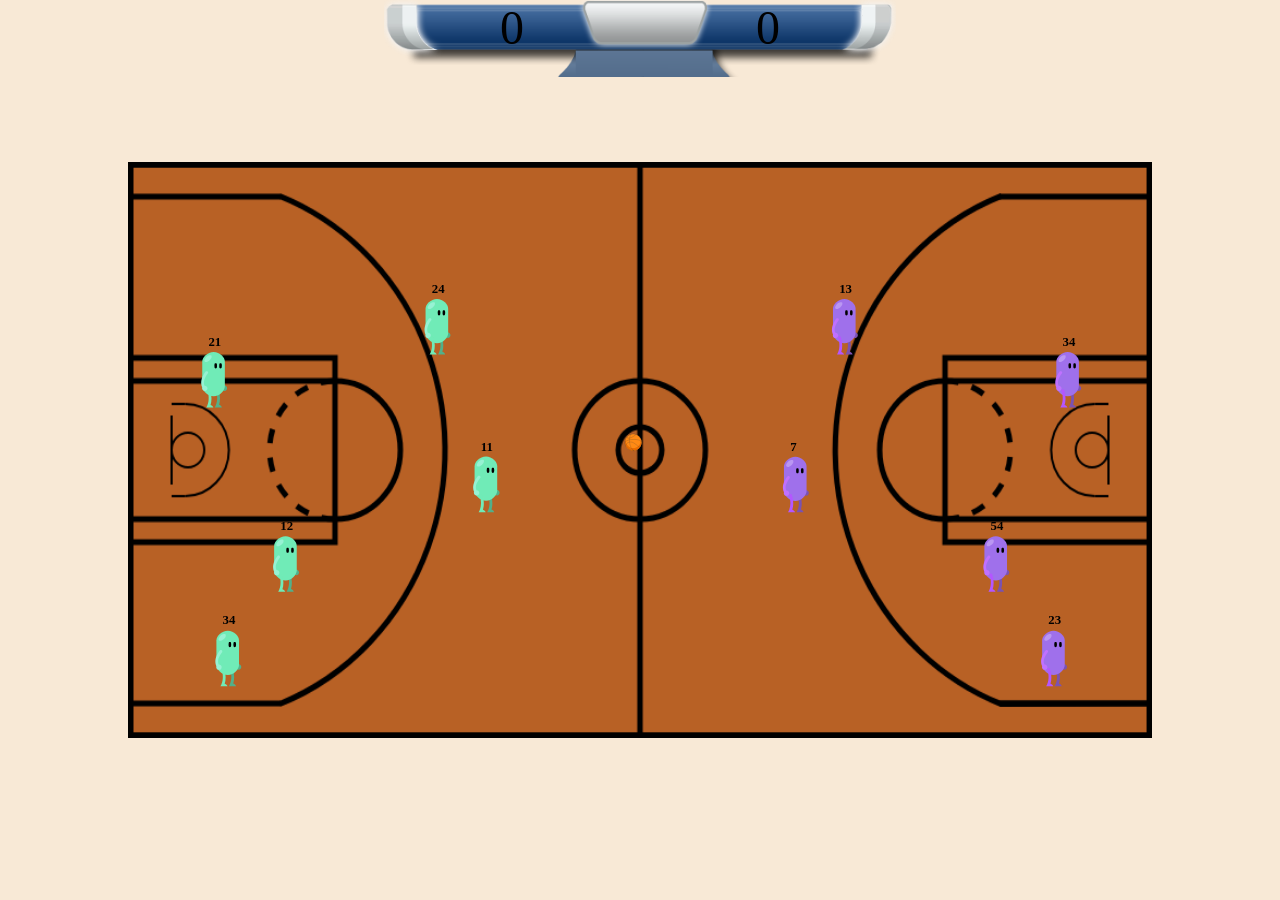
==== commit 273fe4d3: "Shooting motion added" ====
--- a/javascript/index.html
+++ b/javascript/index.html
@@ -261,6 +261,117 @@
                 <path id="XMLID 16456" d="M223.417 252.433C214.217 259.717 203.675 267.383 192.75 269.683C184.125 271.408 180.675 267.958 179.333 264.508" stroke="#45413C" stroke-miterlimit="10" stroke-linecap="round" stroke-linejoin="round"/>
                 </g>
         </svg>
+
+        <svg id="shoot" width="278" height="331" viewBox="0 0 278 331" fill="none" xmlns="http://www.w3.org/2000/svg">
+            <g id="character">
+            <path id="left-arm" d="M151.76 146.247C150.135 145.024 145.315 144.526 142.714 147.439C140.201 150.254 140.821 154.045 141.442 155.4C141.442 155.4 149.527 167.683 174.086 181.029C193.733 191.706 214.671 188.989 221.459 185.552C221.459 185.552 225.316 187.282 227.901 187.37C235.629 187.634 242.107 181.584 242.371 173.856C242.635 166.129 236.584 159.65 228.857 159.386C221.129 159.123 214.651 165.173 214.387 172.9C204.79 175.574 194.779 175.733 181.991 169.292C171.761 164.14 157.575 151.782 151.76 146.247Z" fill="#52B089"/>
+            <path id="left-leg" d="M137 329.852C151.5 305.352 153 272.352 143 245.352C140.998 239.946 143.5 236.638 148 235.352C152.5 234.067 156.059 236.352 157.5 241.352C166 270.852 165.5 298.352 159 316.352C162.5 317.852 171 320.852 173.5 329.852H137Z" fill="#52B089"/>
+            <path id="body" d="M189 215.5V89.5C189 66.1009 163.309 39 131 39C98.6913 39 72 66.1009 72 89.5V215.5C72 238.899 98.6913 268 131 268C163.309 268 189 238.899 189 215.5Z" fill="#70EBB7"/>
+            <path id="shiny" d="M119.601 58.0629C116.161 56.4292 108.763 53.6421 97.4632 61.2124C88.2867 67.3604 79.6091 83.0408 84.8931 88.7486C90.1772 94.4564 102.342 90.422 109.106 83.6776C121.076 71.7439 122.329 65.1733 119.601 58.0629Z" fill="#97F2D3"/>
+            <path id="right-leg" d="M93 330.852C107.5 306.352 109 273.352 99 246.352C96.9976 240.946 99.5 237.638 104 236.352C108.5 235.067 112.059 237.352 113.5 242.352C122 271.852 121.5 299.352 115 317.352C118.5 318.852 127 321.852 129.5 330.852H93Z" fill="#70EBB7"/>
+            <path id="right-arm" d="M148.361 156.205C147.17 154.556 142.714 152.653 139.368 154.666C136.134 156.611 135.604 160.415 135.796 161.894C135.796 161.894 139.883 176.02 159.391 196.037C174.998 212.051 195.802 215.652 203.303 214.379C203.303 214.379 206.475 217.172 208.918 218.022C216.221 220.561 224.2 216.699 226.74 209.396C229.279 202.093 225.417 194.114 218.114 191.575C210.811 189.036 202.832 192.897 200.293 200.201C190.334 199.914 180.725 197.102 170.417 187.166C162.17 179.216 152.277 163.213 148.361 156.205Z" fill="#97F2D3"/>
+            <path id="right-eye" d="M148.5 110.966C148.5 124.5 145.366 124.5 141.5 124.5C137.634 124.5 135 124.5 135 110.966C135 98 137.634 98 141.5 98C145.366 98 148.5 98 148.5 110.966Z" fill="black"/>
+            <path id="left-eye" d="M173.5 110.966C173.5 124.5 170.366 124.5 166.5 124.5C162.634 124.5 160 124.5 160 110.966C160 98 162.634 98 166.5 98C170.366 98 173.5 98 173.5 110.966Z" fill="black"/>
+            </g>
+            <g id="dribbleBall">
+            <path id="XMLID 16462" d="M222 209.867C244.018 209.867 261.867 192.018 261.867 170C261.867 147.982 244.018 130.133 222 130.133C199.982 130.133 182.133 147.982 182.133 170C182.133 192.018 199.982 209.867 222 209.867Z" fill="#FF8A14"/>
+            <path id="XMLID 16461" d="M256.117 149.492C257.458 153.133 258.225 157.158 258.225 161.375C258.225 181.308 242.125 197.6 222 197.6C201.875 197.6 185.775 181.308 185.775 161.375C185.775 157.158 186.542 153.325 187.883 149.492C184.242 155.433 182.133 162.525 182.133 170C182.133 192.042 199.958 209.867 222 209.867C244.042 209.867 261.867 192.042 261.867 170C261.867 162.525 259.758 155.433 256.117 149.492Z" fill="#EB6D00"/>
+            <path id="XMLID 16460" d="M222 209.867C244.018 209.867 261.867 192.018 261.867 170C261.867 147.982 244.018 130.133 222 130.133C199.982 130.133 182.133 147.982 182.133 170C182.133 192.018 199.982 209.867 222 209.867Z" stroke="#45413C" stroke-miterlimit="10" stroke-linecap="round" stroke-linejoin="round"/>
+            <path id="XMLID 16459" d="M261.867 167.317C254.967 156.775 229.283 152.942 200.342 158.883C192.292 160.608 185.2 165.208 182.133 169.233" stroke="#45413C" stroke-miterlimit="10" stroke-linecap="round" stroke-linejoin="round"/>
+            <path id="XMLID 16458" d="M210.5 131.858C205.133 140.675 202.45 154.092 203.983 169.042C205.9 188.783 214.525 204.883 224.875 209.867" stroke="#45413C" stroke-miterlimit="10" stroke-linecap="round" stroke-linejoin="round"/>
+            <path id="XMLID 16457" d="M185.392 185.717C187.308 178.433 192.292 170.958 203.983 168.85C223.917 165.4 237.333 184.758 253.242 194.725" stroke="#45413C" stroke-miterlimit="10" stroke-linecap="round" stroke-linejoin="round"/>
+            <path id="XMLID 16456" d="M235.417 132.433C226.217 139.717 215.675 147.383 204.75 149.683C196.125 151.408 192.675 147.958 191.333 144.508" stroke="#45413C" stroke-miterlimit="10" stroke-linecap="round" stroke-linejoin="round"/>
+            </g>
+        </svg>
+        <svg id="shoot2" width="278" height="331" viewBox="0 0 278 331" fill="none" xmlns="http://www.w3.org/2000/svg">
+            <g id="character">
+            <path id="left-arm" d="M131.734 139.865C129.893 138.998 125.073 139.49 123.119 142.871C121.231 146.138 122.609 149.724 123.492 150.925C123.492 150.925 133.906 161.307 160.666 169.381C182.073 175.84 202.021 168.922 207.969 164.176C207.969 164.176 212.096 165.086 214.645 164.647C222.265 163.334 227.378 156.092 226.065 148.473C224.752 140.853 217.511 135.74 209.891 137.053C202.271 138.366 197.159 145.607 198.472 153.227C189.619 157.797 179.849 159.987 166.019 156.282C154.955 153.317 138.552 144.102 131.734 139.865Z" fill="#52B089"/>
+            <path id="left-leg" d="M137 330.852C151.5 306.352 153 273.352 143 246.352C140.998 240.946 143.5 237.638 148 236.352C152.5 235.067 156.059 237.352 157.5 242.352C166 271.852 165.5 299.352 159 317.352C162.5 318.852 171 321.852 173.5 330.852H137Z" fill="#52B089"/>
+            <path id="body" d="M189 227.5V101.5C189 78.1009 163.309 51 131 51C98.6913 51 72 78.1009 72 101.5V227.5C72 250.899 98.6913 280 131 280C163.309 280 189 250.899 189 227.5Z" fill="#70EBB7"/>
+            <path id="shiny" d="M119.601 70.0629C116.161 68.4292 108.763 65.6421 97.4632 73.2124C88.2867 79.3604 79.6091 95.0408 84.8931 100.749C90.1772 106.456 102.342 102.422 109.106 95.6776C121.076 83.7439 122.329 77.1733 119.601 70.0629Z" fill="#97F2D3"/>
+            <path id="right-leg" d="M93 330.852C107.5 306.352 109 273.352 99 246.352C96.9976 240.946 99.5 237.638 104 236.352C108.5 235.067 112.059 237.352 113.5 242.352C122 271.852 121.5 299.352 115 317.352C118.5 318.852 127 321.852 129.5 330.852H93Z" fill="#70EBB7"/>
+            <path id="right-arm" d="M146.365 164.305C144.441 163.643 139.703 164.656 138.128 168.229C136.605 171.682 138.365 175.097 139.373 176.194C139.373 176.194 150.854 185.384 178.332 190.503C200.314 194.598 219.393 185.553 224.79 180.19C224.79 180.19 228.992 180.646 231.478 179.932C238.91 177.799 243.206 170.045 241.073 162.613C238.94 155.181 231.186 150.886 223.754 153.019C216.322 155.151 212.026 162.905 214.159 170.337C205.856 175.841 196.381 179.081 182.231 176.899C170.91 175.155 153.603 167.776 146.365 164.305Z" fill="#97F2D3"/>
+            <path id="right-eye" d="M148.5 122.966C148.5 136.5 145.366 136.5 141.5 136.5C137.634 136.5 135 136.5 135 122.966C135 110 137.634 110 141.5 110C145.366 110 148.5 110 148.5 122.966Z" fill="black"/>
+            <path id="left-eye" d="M173.5 122.966C173.5 136.5 170.366 136.5 166.5 136.5C162.634 136.5 160 136.5 160 122.966C160 110 162.634 110 166.5 110C170.366 110 173.5 110 173.5 122.966Z" fill="black"/>
+            </g>
+            <g id="dribbleBall">
+            <path id="XMLID 16462" d="M236 171.867C258.018 171.867 275.867 154.018 275.867 132C275.867 109.982 258.018 92.1333 236 92.1333C213.982 92.1333 196.133 109.982 196.133 132C196.133 154.018 213.982 171.867 236 171.867Z" fill="#FF8A14"/>
+            <path id="XMLID 16461" d="M270.117 111.492C271.458 115.133 272.225 119.158 272.225 123.375C272.225 143.308 256.125 159.6 236 159.6C215.875 159.6 199.775 143.308 199.775 123.375C199.775 119.158 200.542 115.325 201.883 111.492C198.242 117.433 196.133 124.525 196.133 132C196.133 154.042 213.958 171.867 236 171.867C258.042 171.867 275.867 154.042 275.867 132C275.867 124.525 273.758 117.433 270.117 111.492Z" fill="#EB6D00"/>
+            <path id="XMLID 16460" d="M236 171.867C258.018 171.867 275.867 154.018 275.867 132C275.867 109.982 258.018 92.1333 236 92.1333C213.982 92.1333 196.133 109.982 196.133 132C196.133 154.018 213.982 171.867 236 171.867Z" stroke="#45413C" stroke-miterlimit="10" stroke-linecap="round" stroke-linejoin="round"/>
+            <path id="XMLID 16459" d="M275.867 129.317C268.967 118.775 243.283 114.942 214.342 120.883C206.292 122.608 199.2 127.208 196.133 131.233" stroke="#45413C" stroke-miterlimit="10" stroke-linecap="round" stroke-linejoin="round"/>
+            <path id="XMLID 16458" d="M224.5 93.8583C219.133 102.675 216.45 116.092 217.983 131.042C219.9 150.783 228.525 166.883 238.875 171.867" stroke="#45413C" stroke-miterlimit="10" stroke-linecap="round" stroke-linejoin="round"/>
+            <path id="XMLID 16457" d="M199.392 147.717C201.308 140.433 206.292 132.958 217.983 130.85C237.917 127.4 251.333 146.758 267.242 156.725" stroke="#45413C" stroke-miterlimit="10" stroke-linecap="round" stroke-linejoin="round"/>
+            <path id="XMLID 16456" d="M249.417 94.4333C240.217 101.717 229.675 109.383 218.75 111.683C210.125 113.408 206.675 109.958 205.333 106.508" stroke="#45413C" stroke-miterlimit="10" stroke-linecap="round" stroke-linejoin="round"/>
+            </g>
+        </svg>
+          
+        <svg id="shoot3" width="278" height="331" viewBox="0 0 278 331" fill="none" xmlns="http://www.w3.org/2000/svg">
+            <g id="character">
+            <path id="left-arm" d="M152.02 150.528C151.101 152.343 146.997 154.917 143.377 153.451C139.88 152.035 138.763 148.359 138.721 146.869C138.721 146.869 140.555 132.278 156.7 109.462C169.617 91.2096 189.604 84.4057 197.212 84.4934C197.212 84.4934 199.909 81.239 202.19 80.0186C209.007 76.3708 217.491 78.9403 221.139 85.7577C224.787 92.5751 222.217 101.059 215.4 104.707C208.582 108.354 200.099 105.785 196.451 98.9675C186.659 100.804 177.606 105.081 168.975 116.505C162.069 125.643 154.795 142.994 152.02 150.528Z" fill="#52B089"/>
+            <path id="left-leg" d="M121 291.852C135.5 267.352 137 234.352 127 207.352C124.998 201.946 127.5 198.638 132 197.352C136.5 196.067 140.059 198.352 141.5 203.352C150 232.852 149.5 260.352 143 278.352C146.5 279.852 155 282.852 157.5 291.852H121Z" fill="#52B089"/>
+            <path id="body" d="M173 177.5V51.5C173 28.1009 147.309 1 115 1C82.6913 1 56 28.1009 56 51.5V177.5C56 200.899 82.6913 230 115 230C147.309 230 173 200.899 173 177.5Z" fill="#70EBB7"/>
+            <path id="shiny" d="M103.601 20.0629C100.161 18.4292 92.7628 15.6421 81.4632 23.2124C72.2867 29.3604 63.6091 45.0408 68.8931 50.7486C74.1772 56.4564 86.3416 52.422 93.1064 45.6776C105.076 33.7439 106.329 27.1733 103.601 20.0629Z" fill="#97F2D3"/>
+            <path id="right-leg" d="M77 292.852C91.5 268.352 93 235.352 83 208.352C80.9976 202.946 83.5 199.638 88 198.352C92.5 197.067 96.0593 199.352 97.5 204.352C106 233.852 105.5 261.352 99 279.352C102.5 280.852 111 283.852 113.5 292.852H77Z" fill="#70EBB7"/>
+            <path id="right-arm" d="M147.361 128.614C146.17 130.264 141.714 132.166 138.368 130.153C135.134 128.209 134.604 124.404 134.796 122.926C134.796 122.926 138.883 108.8 158.391 88.7825C173.998 72.7688 194.802 69.167 202.303 70.4408C202.303 70.4408 205.475 67.647 207.918 66.7975C215.221 64.2581 223.2 68.1199 225.74 75.423C228.279 82.7261 224.417 90.705 217.114 93.2444C209.811 95.7837 201.832 91.9219 199.293 84.6188C189.334 84.9052 179.725 87.7171 169.417 97.6538C161.17 105.603 151.277 121.606 147.361 128.614Z" fill="#97F2D3"/>
+            <path id="right-eye" d="M132.5 72.9661C132.5 86.5 129.366 86.5 125.5 86.5C121.634 86.5 119 86.5 119 72.9661C119 60 121.634 60 125.5 60C129.366 60 132.5 60 132.5 72.9661Z" fill="black"/>
+            <path id="left-eye" d="M157.5 72.9661C157.5 86.5 154.366 86.5 150.5 86.5C146.634 86.5 144 86.5 144 72.9661C144 60 146.634 60 150.5 60C154.366 60 157.5 60 157.5 72.9661Z" fill="black"/>
+            </g>
+            <g id="dribbleBall">
+            <path id="XMLID 16462" d="M239 85.8666C261.018 85.8666 278.867 68.0177 278.867 46C278.867 23.9822 261.018 6.1333 239 6.1333C216.982 6.1333 199.133 23.9822 199.133 46C199.133 68.0177 216.982 85.8666 239 85.8666Z" fill="#FF8A14"/>
+            <path id="XMLID 16461" d="M273.117 25.4917C274.458 29.1334 275.225 33.1584 275.225 37.375C275.225 57.3084 259.125 73.6 239 73.6C218.875 73.6 202.775 57.3084 202.775 37.375C202.775 33.1584 203.542 29.325 204.883 25.4917C201.242 31.4334 199.133 38.525 199.133 46C199.133 68.0417 216.958 85.8667 239 85.8667C261.042 85.8667 278.867 68.0417 278.867 46C278.867 38.525 276.758 31.4334 273.117 25.4917Z" fill="#EB6D00"/>
+            <path id="XMLID 16460" d="M239 85.8666C261.018 85.8666 278.867 68.0177 278.867 46C278.867 23.9822 261.018 6.1333 239 6.1333C216.982 6.1333 199.133 23.9822 199.133 46C199.133 68.0177 216.982 85.8666 239 85.8666Z" stroke="#45413C" stroke-miterlimit="10" stroke-linecap="round" stroke-linejoin="round"/>
+            <path id="XMLID 16459" d="M278.867 43.3166C271.967 32.7749 246.283 28.9416 217.342 34.8833C209.292 36.6083 202.2 41.2083 199.133 45.2333" stroke="#45413C" stroke-miterlimit="10" stroke-linecap="round" stroke-linejoin="round"/>
+            <path id="XMLID 16458" d="M227.5 7.85828C222.133 16.6749 219.45 30.0916 220.983 45.0416C222.9 64.7833 231.525 80.8833 241.875 85.8666" stroke="#45413C" stroke-miterlimit="10" stroke-linecap="round" stroke-linejoin="round"/>
+            <path id="XMLID 16457" d="M202.392 61.7166C204.308 54.4333 209.292 46.9583 220.983 44.8499C240.917 41.3999 254.333 60.7583 270.242 70.7249" stroke="#45413C" stroke-miterlimit="10" stroke-linecap="round" stroke-linejoin="round"/>
+            <path id="XMLID 16456" d="M252.417 8.43335C243.217 15.7167 232.675 23.3834 221.75 25.6834C213.125 27.4084 209.675 23.9584 208.333 20.5084" stroke="#45413C" stroke-miterlimit="10" stroke-linecap="round" stroke-linejoin="round"/>
+            </g>
+        </svg>
+
+        <svg id="shoot4" width="278" height="331" viewBox="0 0 278 331" fill="none" xmlns="http://www.w3.org/2000/svg">
+            <g id="character">
+            <path id="left-arm" d="M152.02 174.528C151.101 176.343 146.997 178.917 143.377 177.451C139.88 176.035 138.763 172.359 138.721 170.869C138.721 170.869 140.555 156.278 156.7 133.462C169.617 115.21 189.604 108.406 197.212 108.493C197.212 108.493 199.909 105.239 202.19 104.019C209.007 100.371 217.491 102.94 221.139 109.758C224.787 116.575 222.217 125.059 215.4 128.707C208.582 132.354 200.099 129.785 196.451 122.968C186.659 124.804 177.606 129.081 168.975 140.505C162.069 149.643 154.795 166.994 152.02 174.528Z" fill="#52B089"/>
+            <path id="left-leg" d="M121 315.852C135.5 291.352 137 258.352 127 231.352C124.998 225.946 127.5 222.638 132 221.352C136.5 220.067 140.059 222.352 141.5 227.352C150 256.852 149.5 284.352 143 302.352C146.5 303.852 155 306.852 157.5 315.852H121Z" fill="#52B089"/>
+            <path id="body" d="M173 201.5V75.5C173 52.1009 147.309 25 115 25C82.6913 25 56 52.1009 56 75.5V201.5C56 224.899 82.6913 254 115 254C147.309 254 173 224.899 173 201.5Z" fill="#70EBB7"/>
+            <path id="shiny" d="M103.601 44.0629C100.161 42.4292 92.7628 39.6421 81.4632 47.2124C72.2867 53.3604 63.6091 69.0408 68.8931 74.7486C74.1772 80.4564 86.3416 76.422 93.1064 69.6776C105.076 57.7439 106.329 51.1733 103.601 44.0629Z" fill="#97F2D3"/>
+            <path id="right-leg" d="M77 316.852C91.5 292.352 93 259.352 83 232.352C80.9976 226.946 83.5 223.638 88 222.352C92.5 221.067 96.0593 223.352 97.5 228.352C106 257.852 105.5 285.352 99 303.352C102.5 304.852 111 307.852 113.5 316.852H77Z" fill="#70EBB7"/>
+            <path id="right-arm" d="M139.917 142.286C137.955 142.823 133.292 141.51 131.947 137.844C130.648 134.301 132.622 131.005 133.698 129.974C133.698 129.974 145.741 121.535 173.49 118.179C195.689 115.494 214.152 125.737 219.196 131.433C219.196 131.433 223.418 131.246 225.854 132.117C233.135 134.719 236.927 142.731 234.325 150.012C231.722 157.293 223.711 161.086 216.43 158.483C209.149 155.881 205.356 147.869 207.959 140.588C200.023 134.565 190.774 130.729 176.513 132.003C165.105 133.023 147.362 139.283 139.917 142.286Z" fill="#97F2D3"/>
+            <path id="right-eye" d="M132.5 96.9661C132.5 110.5 129.366 110.5 125.5 110.5C121.634 110.5 119 110.5 119 96.9661C119 84 121.634 84 125.5 84C129.366 84 132.5 84 132.5 96.9661Z" fill="black"/>
+            <path id="left-eye" d="M157.5 96.9661C157.5 110.5 154.366 110.5 150.5 110.5C146.634 110.5 144 110.5 144 96.9661C144 84 146.634 84 150.5 84C154.366 84 157.5 84 157.5 96.9661Z" fill="black"/>
+            </g>
+            <g id="dribbleBall">
+            <path id="XMLID 16462" d="M359 85.8666C381.018 85.8666 398.867 68.0177 398.867 46C398.867 23.9822 381.018 6.1333 359 6.1333C336.982 6.1333 319.133 23.9822 319.133 46C319.133 68.0177 336.982 85.8666 359 85.8666Z" fill="#FF8A14"/>
+            <path id="XMLID 16461" d="M393.117 25.4917C394.458 29.1334 395.225 33.1584 395.225 37.375C395.225 57.3084 379.125 73.6 359 73.6C338.875 73.6 322.775 57.3084 322.775 37.375C322.775 33.1584 323.542 29.325 324.883 25.4917C321.242 31.4334 319.133 38.525 319.133 46C319.133 68.0417 336.958 85.8667 359 85.8667C381.042 85.8667 398.867 68.0417 398.867 46C398.867 38.525 396.758 31.4334 393.117 25.4917Z" fill="#EB6D00"/>
+            <path id="XMLID 16460" d="M359 85.8666C381.018 85.8666 398.867 68.0177 398.867 46C398.867 23.9822 381.018 6.1333 359 6.1333C336.982 6.1333 319.133 23.9822 319.133 46C319.133 68.0177 336.982 85.8666 359 85.8666Z" stroke="#45413C" stroke-miterlimit="10" stroke-linecap="round" stroke-linejoin="round"/>
+            <path id="XMLID 16459" d="M398.867 43.3166C391.967 32.7749 366.283 28.9416 337.342 34.8833C329.292 36.6083 322.2 41.2083 319.133 45.2333" stroke="#45413C" stroke-miterlimit="10" stroke-linecap="round" stroke-linejoin="round"/>
+            <path id="XMLID 16458" d="M347.5 7.85828C342.133 16.6749 339.45 30.0916 340.983 45.0416C342.9 64.7833 351.525 80.8833 361.875 85.8666" stroke="#45413C" stroke-miterlimit="10" stroke-linecap="round" stroke-linejoin="round"/>
+            <path id="XMLID 16457" d="M322.392 61.7166C324.308 54.4333 329.292 46.9583 340.983 44.8499C360.917 41.3999 374.333 60.7583 390.242 70.7249" stroke="#45413C" stroke-miterlimit="10" stroke-linecap="round" stroke-linejoin="round"/>
+            <path id="XMLID 16456" d="M372.417 8.43335C363.217 15.7167 352.675 23.3834 341.75 25.6834C333.125 27.4084 329.675 23.9584 328.333 20.5084" stroke="#45413C" stroke-miterlimit="10" stroke-linecap="round" stroke-linejoin="round"/>
+            </g>
+        </svg>
+            
+        <svg id="shoot5" width="278" height="331" viewBox="0 0 278 331" fill="none" xmlns="http://www.w3.org/2000/svg">
+            <g id="character">
+            <path id="left-arm" d="M135.76 146.247C134.135 145.024 129.315 144.526 126.714 147.439C124.201 150.254 124.821 154.045 125.442 155.4C125.442 155.4 133.527 167.683 158.086 181.029C177.733 191.706 198.671 188.989 205.459 185.552C205.459 185.552 209.316 187.282 211.901 187.37C219.629 187.634 226.107 181.584 226.371 173.856C226.635 166.129 220.584 159.65 212.857 159.386C205.129 159.123 198.651 165.173 198.387 172.9C188.79 175.574 178.779 175.733 165.991 169.292C155.761 164.14 141.575 151.782 135.76 146.247Z" fill="#52B089"/>
+            <path id="left-leg" d="M121 329.852C135.5 305.352 137 272.352 127 245.352C124.998 239.946 127.5 236.638 132 235.352C136.5 234.067 140.059 236.352 141.5 241.352C150 270.852 149.5 298.352 143 316.352C146.5 317.852 155 320.852 157.5 329.852H121Z" fill="#52B089"/>
+            <path id="body" d="M173 215.5V89.5C173 66.1009 147.309 39 115 39C82.6913 39 56 66.1009 56 89.5V215.5C56 238.899 82.6913 268 115 268C147.309 268 173 238.899 173 215.5Z" fill="#70EBB7"/>
+            <path id="shiny" d="M103.601 58.0629C100.161 56.4292 92.7628 53.6421 81.4632 61.2124C72.2867 67.3604 63.6091 83.0408 68.8931 88.7486C74.1772 94.4564 86.3416 90.422 93.1064 83.6776C105.076 71.7439 106.329 65.1733 103.601 58.0629Z" fill="#97F2D3"/>
+            <path id="right-leg" d="M77 330.852C91.5 306.352 93 273.352 83 246.352C80.9976 240.946 83.5 237.638 88 236.352C92.5 235.067 96.0593 237.352 97.5 242.352C106 271.852 105.5 299.352 99 317.352C102.5 318.852 111 321.852 113.5 330.852H77Z" fill="#70EBB7"/>
+            <path id="right-arm" d="M132.361 156.205C131.17 154.556 126.714 152.653 123.368 154.666C120.134 156.611 119.604 160.415 119.796 161.894C119.796 161.894 123.883 176.02 143.391 196.037C158.998 212.051 179.802 215.652 187.303 214.379C187.303 214.379 190.475 217.172 192.918 218.022C200.221 220.561 208.2 216.699 210.74 209.396C213.279 202.093 209.417 194.114 202.114 191.575C194.811 189.036 186.832 192.897 184.293 200.201C174.334 199.914 164.725 197.102 154.417 187.166C146.17 179.216 136.277 163.213 132.361 156.205Z" fill="#97F2D3"/>
+            <path id="right-eye" d="M132.5 110.966C132.5 124.5 129.366 124.5 125.5 124.5C121.634 124.5 119 124.5 119 110.966C119 98 121.634 98 125.5 98C129.366 98 132.5 98 132.5 110.966Z" fill="black"/>
+            <path id="left-eye" d="M157.5 110.966C157.5 124.5 154.366 124.5 150.5 124.5C146.634 124.5 144 124.5 144 110.966C144 98 146.634 98 150.5 98C154.366 98 157.5 98 157.5 110.966Z" fill="black"/>
+            </g>
+            <g id="basketball 5">
+            <path id="XMLID 16462" d="M359 85.8666C381.018 85.8666 398.867 68.0177 398.867 46C398.867 23.9822 381.018 6.1333 359 6.1333C336.982 6.1333 319.133 23.9822 319.133 46C319.133 68.0177 336.982 85.8666 359 85.8666Z" fill="#FF8A14"/>
+            <path id="XMLID 16461" d="M393.117 25.4917C394.458 29.1334 395.225 33.1584 395.225 37.375C395.225 57.3084 379.125 73.6 359 73.6C338.875 73.6 322.775 57.3084 322.775 37.375C322.775 33.1584 323.542 29.325 324.883 25.4917C321.242 31.4334 319.133 38.525 319.133 46C319.133 68.0417 336.958 85.8667 359 85.8667C381.042 85.8667 398.867 68.0417 398.867 46C398.867 38.525 396.758 31.4334 393.117 25.4917Z" fill="#EB6D00"/>
+            <path id="XMLID 16460" d="M359 85.8666C381.018 85.8666 398.867 68.0177 398.867 46C398.867 23.9822 381.018 6.1333 359 6.1333C336.982 6.1333 319.133 23.9822 319.133 46C319.133 68.0177 336.982 85.8666 359 85.8666Z" stroke="#45413C" stroke-miterlimit="10" stroke-linecap="round" stroke-linejoin="round"/>
+            <path id="XMLID 16459" d="M398.867 43.3166C391.967 32.7749 366.283 28.9416 337.342 34.8833C329.292 36.6083 322.2 41.2083 319.133 45.2333" stroke="#45413C" stroke-miterlimit="10" stroke-linecap="round" stroke-linejoin="round"/>
+            <path id="XMLID 16458" d="M347.5 7.85828C342.133 16.6749 339.45 30.0916 340.983 45.0416C342.9 64.7833 351.525 80.8833 361.875 85.8666" stroke="#45413C" stroke-miterlimit="10" stroke-linecap="round" stroke-linejoin="round"/>
+            <path id="XMLID 16457" d="M322.392 61.7166C324.308 54.4333 329.292 46.9583 340.983 44.8499C360.917 41.3999 374.333 60.7583 390.242 70.7249" stroke="#45413C" stroke-miterlimit="10" stroke-linecap="round" stroke-linejoin="round"/>
+            <path id="XMLID 16456" d="M372.417 8.43335C363.217 15.7167 352.675 23.3834 341.75 25.6834C333.125 27.4084 329.675 23.9584 328.333 20.5084" stroke="#45413C" stroke-miterlimit="10" stroke-linecap="round" stroke-linejoin="round"/>
+            </g>
+        </svg>
+            
+                
     </div>
 
     
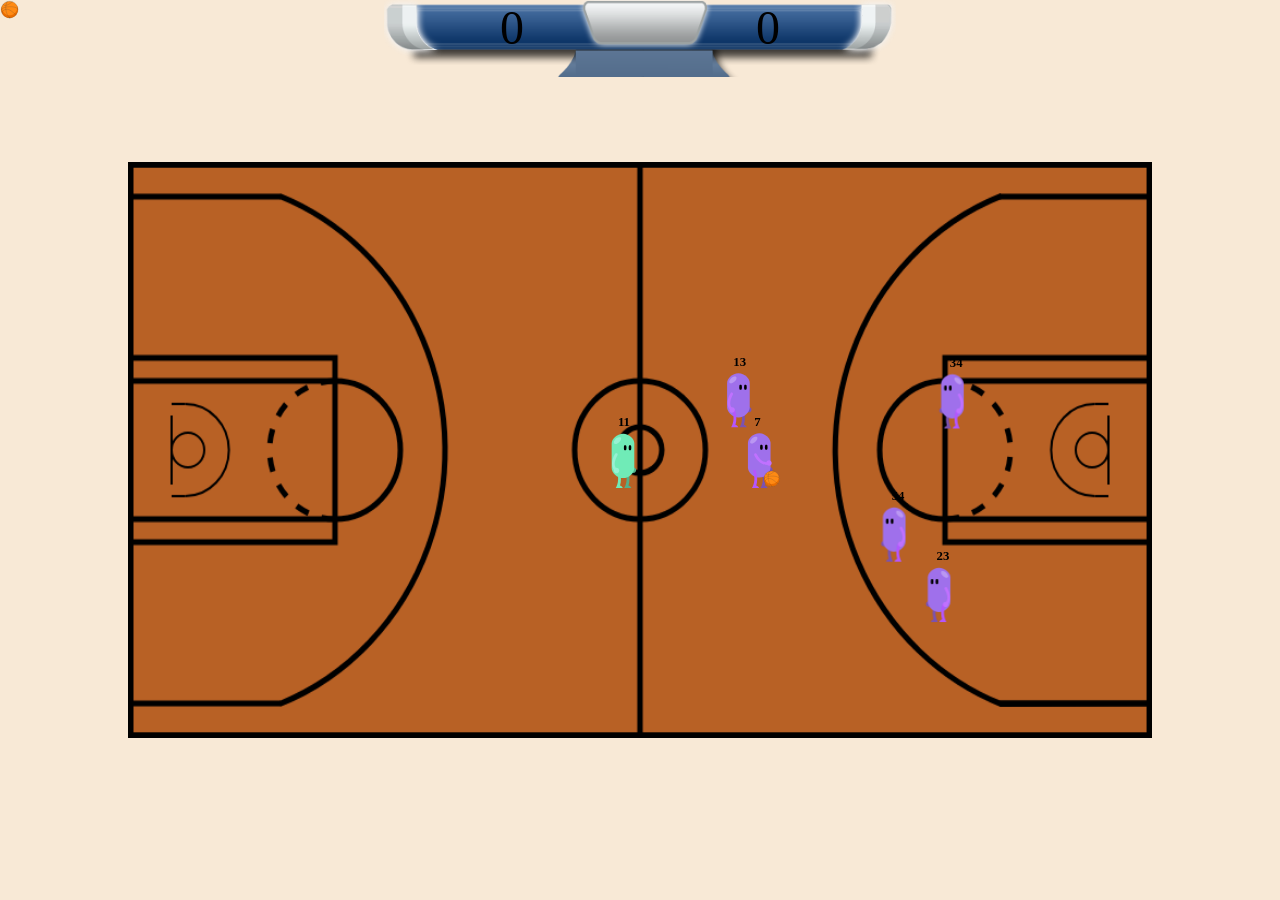
==== commit 8e1fb2fc: "Fix animation and clean up code" ====
--- a/javascript/index.html
+++ b/javascript/index.html
@@ -75,6 +75,17 @@
     </div>
     
     <div class="morphTo">
+        <svg id="idle" width="278" height="331" viewBox="0 0 278 331" fill="none" xmlns="http://www.w3.org/2000/svg">
+            <path id="left-arm" d="M195.465 125.689C195.887 123.699 194.306 119.119 190.567 117.99C186.955 116.899 183.779 119.061 182.813 120.196C182.813 120.196 175.088 132.709 173.35 160.606C171.959 182.923 183.257 200.76 189.237 205.464C189.237 205.464 189.296 209.69 190.307 212.071C193.328 219.188 201.547 222.509 208.664 219.488C215.782 216.467 219.102 208.248 216.081 201.131C213.06 194.013 204.841 190.693 197.724 193.714C191.25 186.141 186.883 177.131 187.326 162.821C187.681 151.372 192.9 133.296 195.465 125.689Z" fill="#52B089"/>
+            <path id="left-leg" d="M152 309.852C166.5 285.352 168 252.352 158 225.352C155.998 219.946 158.5 216.638 163 215.352C167.5 214.067 171.059 216.352 172.5 221.352C181 250.852 180.5 278.352 174 296.352C177.5 297.852 186 300.852 188.5 309.852H152Z" fill="#52B089"/>
+            <path id="body" d="M204 195.5V69.5C204 46.1009 178.309 19 146 19C113.691 19 87 46.1009 87 69.5V195.5C87 218.899 113.691 248 146 248C178.309 248 204 218.899 204 195.5Z" fill="#70EBB7"/>
+            <path id="shiny" d="M134.601 38.063C131.161 36.4292 123.763 33.6421 112.463 41.2125C103.287 47.3605 94.6091 63.0409 99.8931 68.7487C105.177 74.4565 117.342 70.4221 124.106 63.6777C136.076 51.744 137.329 45.1733 134.601 38.063Z" fill="#97F2D3"/>
+            <path id="right-leg" d="M108 310.852C122.5 286.352 124 253.352 114 226.352C111.998 220.946 114.5 217.638 119 216.352C123.5 215.067 127.059 217.352 128.5 222.352C137 251.852 136.5 279.352 130 297.352C133.5 298.852 142 301.852 144.5 310.852H108Z" fill="#70EBB7"/>
+            <path id="right-arm" d="M116.791 128.97C117.943 127.293 118.234 122.457 115.213 119.984C112.293 117.593 108.532 118.375 107.204 119.053C107.204 119.053 95.2789 127.658 82.9975 152.766C73.1724 172.852 76.7847 193.655 80.5094 200.289C80.5094 200.289 78.9464 204.216 78.9689 206.803C79.0364 214.535 85.3589 220.748 93.0906 220.68C100.822 220.613 107.035 214.291 106.968 206.559C106.9 198.827 100.578 192.614 92.8462 192.682C89.7634 183.208 89.1762 173.213 95.0625 160.161C99.7716 149.719 111.51 135.016 116.791 128.97Z" fill="#97F2D3"/>
+            <path id="right-eye" d="M163.5 90.9661C163.5 104.5 160.366 104.5 156.5 104.5C152.634 104.5 150 104.5 150 90.9661C150 78 152.634 78 156.5 78C160.366 78 163.5 78 163.5 90.9661Z" fill="black"/>
+            <path id="left-eye" d="M188.5 90.9661C188.5 104.5 185.366 104.5 181.5 104.5C177.634 104.5 175 104.5 175 90.9661C175 78 177.634 78 181.5 78C185.366 78 188.5 78 188.5 90.9661Z" fill="black"/>
+        </svg>
+
         <svg id="idle2" width="278" height="331" viewBox="0 0 278 331" fill="none" xmlns="http://www.w3.org/2000/svg">
             <path id="left-arm" d="M197.77 136.867C198.343 134.915 197.114 130.228 193.472 128.818C189.953 127.456 186.622 129.37 185.572 130.427C185.572 130.427 176.918 142.317 173.064 170.001C169.98 192.148 179.889 210.792 185.494 215.937C185.494 215.937 185.231 220.156 186.058 222.607C188.529 229.933 196.472 233.869 203.798 231.398C211.125 228.927 215.061 220.984 212.59 213.658C210.119 206.331 202.176 202.395 194.85 204.867C188.971 196.824 185.301 187.508 186.831 173.272C188.056 161.884 194.634 144.257 197.77 136.867Z" fill="#52B089"/>
             <path id="left-leg" d="M152 309.852C166.5 285.352 168 252.352 158 225.352C155.998 219.946 158.5 216.638 163 215.352C167.5 214.067 171.059 216.352 172.5 221.352C181 250.852 180.5 278.352 174 296.352C177.5 297.852 186 300.852 188.5 309.852H152Z" fill="#52B089"/>
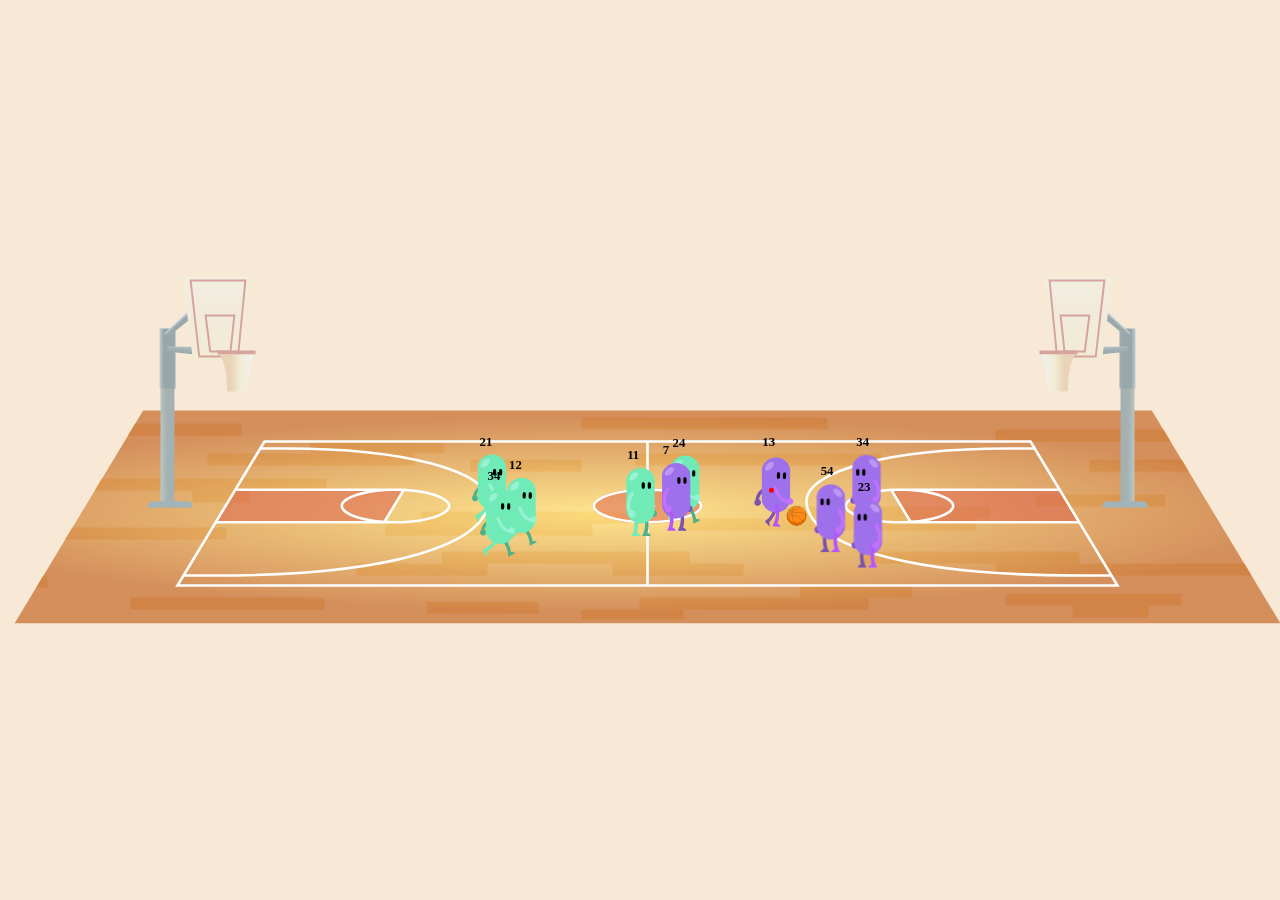
==== commit 7400f7b7: "Add side view court svg" ====
--- a/javascript/index.html
+++ b/javascript/index.html
@@ -7,7 +7,165 @@
     <title>Basketball Simulation</title>
   </head>
   <body>
-    <canvas></canvas>
+    <svg id="court" width="1365" height="347" viewBox="0 0 1365 347" fill="none" xmlns="http://www.w3.org/2000/svg">
+    <g id="floor-plates" clip-path="url(#mask)">
+    <rect id="Rectangle 1" x="655" y="287" width="131" height="12" fill="#E17E05"/>
+    <rect id="Rectangle 4" x="399" y="287" width="131" height="12" fill="#E17E05"/>
+    <rect id="Rectangle 5" x="428" y="247" width="207" height="12" fill="#E17E05"/>
+    <rect id="Rectangle 6" x="464" y="235" width="207" height="12" fill="#E17E05"/>
+    <rect id="Rectangle 7" x="726" y="242" width="292" height="12" fill="#E17E05"/>
+    <rect id="Rectangle 9" x="903" y="275" width="219" height="12" fill="#E17E05"/>
+    <rect id="Rectangle 8" x="816" y="230" width="216" height="12" fill="#E17E05"/>
+    <rect id="Rectangle 3" x="484" y="275" width="248" height="12" fill="#E17E05"/>
+    <rect id="Rectangle 2" x="678" y="177" width="246" height="12" fill="#E17E05"/>
+    <rect id="Rectangle 2_2" x="624" y="141" width="246" height="12" fill="#E17E05"/>
+    <rect id="Rectangle 12" x="842" y="309" width="113" height="12" fill="#E17E05"/>
+    <rect id="Rectangle 13" x="682" y="321" width="229" height="12" fill="#E17E05"/>
+    <rect id="Rectangle 19" x="173" y="321" width="194" height="12" fill="#E17E05"/>
+    <rect id="Rectangle 14" x="624" y="333" width="102" height="10" fill="#E17E05"/>
+    <rect id="Rectangle 18" y="299" width="90" height="12" fill="#E17E05"/>
+    <rect id="Rectangle 15" x="470" y="325" width="111" height="12" fill="#E17E05"/>
+    <rect id="Rectangle 16" x="513" y="183" width="111" height="12" fill="#E17E05"/>
+    <rect id="Rectangle 9_2" x="1038" y="287" width="327" height="12" fill="#E17E05"/>
+    <rect id="Rectangle 21" x="1048" y="317" width="176" height="12" fill="#E17E05"/>
+    <rect id="Rectangle 8_2" x="1078" y="218" width="130" height="12" fill="#E17E05"/>
+    <rect id="Rectangle 10" x="1132" y="183" width="169" height="12" fill="#E17E05"/>
+    <rect id="Rectangle 11" x="1038" y="153" width="244" height="12" fill="#E17E05"/>
+    <rect id="Rectangle 20" x="97" y="147" width="187" height="12" fill="#E17E05"/>
+    <rect id="Rectangle 17" x="1115" y="329" width="76" height="12" fill="#E17E05"/>
+    <rect id="Rectangle 4_2" x="104" y="251" width="165" height="12" fill="#E17E05"/>
+    <rect id="Rectangle 6_2" x="353" y="165" width="134" height="12" fill="#E17E05"/>
+    <rect id="Rectangle 7_2" x="250" y="177" width="207" height="12" fill="#E17E05"/>
+    <rect id="Rectangle 8_3" x="74" y="202" width="295" height="12" fill="#E17E05"/>
+    <rect id="Rectangle 9_3" x="235" y="214" width="57" height="12" fill="#E17E05"/>
+    </g>
+    <path id="background" d="M185.668 134H1194.33L1323 347H57L185.668 134Z" fill="url(#paint0_radial)" fill-opacity="0.9"/>
+    <g id="courtlines">
+    <path id="left-three-point-fill" d="M278 213L258.5 245.5H427L446.5 213H278Z" fill="#DB5D4C" fill-opacity="0.5"/>
+    <path id="right-three-point-fill" d="M1102.5 213L1122 245H953.5L934 213H1102.5Z" fill="#DB5D4C" fill-opacity="0.5"/>
+    <path id="left-three-point" d="M303 172H323.5C448.5 171.5 530.5 195 530.5 224.5C530.5 267 435.5 299 258 299H226.5" stroke="white" stroke-width="2.6"/>
+    <path id="right-three-point" d="M1076.5 172.008H1056C931 171.508 849 195.006 849 224.505C849 267.002 944 299 1121.5 299H1153" stroke="white" stroke-width="2.6"/>
+    <path id="left-free-throw" fill-rule="evenodd" clip-rule="evenodd" d="M278 212H438C468.376 212 493 219.835 493 229.5C493 239.165 468.376 247 438 247H258V244.4H409.14C393.453 241.317 383 235.797 383 229.5C383 223.203 393.453 217.683 409.14 214.6H278V212ZM490.4 229.5C490.4 230.725 489.617 232.352 487.115 234.234C484.657 236.083 480.935 237.859 476.103 239.397C466.468 242.462 452.996 244.4 438 244.4C434.968 244.4 431.998 244.321 429.11 244.169L446.89 214.831C458.287 215.43 468.416 217.157 476.103 219.603C480.935 221.141 484.657 222.917 487.115 224.766C489.617 226.648 490.4 228.275 490.4 229.5ZM443.928 214.702L426.179 243.988C415.977 243.266 406.919 241.631 399.897 239.397C395.065 237.859 391.343 236.083 388.885 234.234C386.383 232.352 385.6 230.725 385.6 229.5C385.6 228.275 386.383 226.648 388.885 224.766C391.343 222.917 395.065 221.141 399.897 219.603C409.532 216.538 423.004 214.6 438 214.6C440.005 214.6 441.983 214.635 443.928 214.702Z" fill="white"/>
+    <path id="right-free-throw" fill-rule="evenodd" clip-rule="evenodd" d="M1102 212H942C911.624 212 887 219.835 887 229.5C887 239.165 911.624 247 942 247H1122V244.4H970.86C986.547 241.317 997 235.797 997 229.5C997 223.203 986.547 217.683 970.86 214.6H1102V212ZM889.6 229.5C889.6 230.725 890.383 232.352 892.885 234.234C895.343 236.083 899.065 237.859 903.897 239.397C913.532 242.462 927.004 244.4 942 244.4C945.032 244.4 948.002 244.321 950.89 244.169L933.11 214.831C921.713 215.43 911.584 217.157 903.897 219.603C899.065 221.141 895.343 222.917 892.885 224.766C890.383 226.648 889.6 228.275 889.6 229.5ZM936.072 214.702L953.821 243.988C964.023 243.266 973.081 241.631 980.103 239.397C984.935 237.859 988.657 236.083 991.115 234.234C993.617 232.352 994.4 230.725 994.4 229.5C994.4 228.275 993.617 226.648 991.115 224.766C988.657 222.917 984.935 221.141 980.103 219.603C970.468 216.538 956.996 214.6 942 214.6C939.995 214.6 938.017 214.635 936.072 214.702Z" fill="white"/>
+    <path id="sideline" d="M307 165H1073L1160 309H220L307 165Z" stroke="white" stroke-width="2.6"/>
+    <path id="centercircle-fill" d="M745 229.5C745 239.165 720.376 247 690 247C659.624 247 635 239.165 635 229.5C635 219.835 659.624 212 690 212C720.376 212 745 219.835 745 229.5Z" fill="#DB5D4C" fill-opacity="0.5"/>
+    <path id="halfline" d="M690 165V309" stroke="white" stroke-width="2.6"/>
+    <ellipse id="centerdot" cx="690" cy="229.5" rx="8" ry="1.5" fill="white"/>
+    <path id="centercircle" d="M743.7 229.5C743.7 231.321 742.539 233.285 739.896 235.273C737.276 237.244 733.401 239.075 728.497 240.636C718.703 243.752 705.092 245.7 690 245.7C674.908 245.7 661.297 243.752 651.503 240.636C646.599 239.075 642.724 237.244 640.104 235.273C637.461 233.285 636.3 231.321 636.3 229.5C636.3 227.679 637.461 225.715 640.104 223.727C642.724 221.756 646.599 219.925 651.503 218.364C661.297 215.248 674.908 213.3 690 213.3C705.092 213.3 718.703 215.248 728.497 218.364C733.401 219.925 737.276 221.756 739.896 223.727C742.539 225.715 743.7 227.679 743.7 229.5Z" stroke="white" stroke-width="2.6"/>
+    </g>
+    <g id="hoop">
+    <g id="support">
+    <path id="stem" d="M203 63C203 59.134 206.134 56 210 56V56C213.866 56 217 59.134 217 63V224C217 227.866 213.866 231 210 231V231C206.134 231 203 227.866 203 224V63Z" fill="url(#paint1_linear)"/>
+    <path id="root" d="M190 230C190 227.239 192.239 225 195 225H231C233.209 225 235 226.791 235 229V231H190V230Z" fill="#A0B4BC"/>
+    <rect id="top-stem" x="202" y="52" width="16" height="60" fill="url(#paint2_linear)"/>
+    <path id="high-arm" d="M211.902 59.4532C210.815 60.3331 209.228 60.2018 208.301 59.1553C207.373 58.1087 207.434 56.5176 208.438 55.5446L235.699 29.1313C237.46 27.4249 240.288 27.5326 241.915 29.3679C243.541 31.2032 243.308 34.0244 241.402 35.5675L211.902 59.4532Z" fill="url(#paint3_linear)"/>
+    <path id="low-arm" d="M211.605 75.2462C210.214 75.1017 209.183 73.8881 209.265 72.4922C209.348 71.0963 210.514 70.0126 211.913 70.0329L249.866 70.584C252.318 70.6196 254.245 72.6936 254.101 75.1415C253.956 77.5895 251.798 79.4221 249.359 79.1687L211.605 75.2462Z" fill="url(#paint4_linear)"/>
+    </g>
+    <g id="back-board">
+    <path id="Rectangle 27" d="M225 0H292.5L283.5 84H235.5L225 0Z" fill="url(#paint5_linear)"/>
+    <path id="Rectangle 28" d="M241.759 80L233.12 4H287.898L280.493 80H241.759Z" stroke="#D6A49C" stroke-width="2"/>
+    <path id="Rectangle 29" d="M252.703 75L248.135 39H276.885L272.97 75H252.703Z" stroke="#D6A49C" stroke-width="2"/>
+    </g>
+    <g id="basket">
+    <rect id="rim" x="260" y="74" width="38" height="4" fill="#D6A49C"/>
+    <path id="net" d="M269.5 115C269.5 97.5 267 85.5 262.5 78H297C292.5 84.5 290 105 289.5 115H269.5Z" fill="url(#paint6_linear)"/>
+    </g>
+    </g>
+    <g id="hoop_2">
+    <g id="support_2">
+    <path id="stem_2" d="M1177 63C1177 59.134 1173.87 56 1170 56V56C1166.13 56 1163 59.134 1163 63V224C1163 227.866 1166.13 231 1170 231V231C1173.87 231 1177 227.866 1177 224V63Z" fill="url(#paint7_linear)"/>
+    <path id="root_2" d="M1190 230C1190 227.239 1187.76 225 1185 225H1149C1146.79 225 1145 226.791 1145 229V231H1190V230Z" fill="#A0B4BC"/>
+    <rect id="top-stem_2" width="16" height="60" transform="matrix(-1 0 0 1 1178 52)" fill="url(#paint8_linear)"/>
+    <path id="high-arm_2" d="M1168.1 59.4532C1169.19 60.3331 1170.77 60.2018 1171.7 59.1553V59.1553C1172.63 58.1087 1172.57 56.5176 1171.56 55.5446L1144.3 29.1313C1142.54 27.4249 1139.71 27.5326 1138.09 29.3679V29.3679C1136.46 31.2032 1136.69 34.0244 1138.6 35.5675L1168.1 59.4532Z" fill="url(#paint9_linear)"/>
+    <path id="low-arm_2" d="M1168.4 75.2462C1169.79 75.1017 1170.82 73.8881 1170.73 72.4922V72.4922C1170.65 71.0963 1169.49 70.0126 1168.09 70.0329L1130.13 70.584C1127.68 70.6196 1125.75 72.6936 1125.9 75.1415V75.1415C1126.04 77.5895 1128.2 79.4221 1130.64 79.1687L1168.4 75.2462Z" fill="url(#paint10_linear)"/>
+    </g>
+    <g id="back-board_2">
+    <path id="Rectangle 27_2" d="M1155 0H1087.5L1096.5 84H1144.5L1155 0Z" fill="url(#paint11_linear)"/>
+    <path id="Rectangle 28_2" d="M1138.24 80L1146.88 4H1092.1L1099.51 80H1138.24Z" stroke="#D6A49C" stroke-width="2"/>
+    <path id="Rectangle 29_2" d="M1127.3 75L1131.87 39H1103.11L1107.03 75H1127.3Z" stroke="#D6A49C" stroke-width="2"/>
+    </g>
+    <g id="basket_2">
+    <rect id="rim_2" width="38" height="4" transform="matrix(-1 0 0 1 1120 74)" fill="#D6A49C"/>
+    <path id="net_2" d="M1110.5 115C1110.5 97.5 1113 85.5 1117.5 78H1083C1087.5 84.5 1090 105 1090.5 115H1110.5Z" fill="url(#paint12_linear)"/>
+    </g>
+    </g>
+    <defs>
+    <radialGradient id="paint0_radial" cx="0" cy="0" r="1" gradientUnits="userSpaceOnUse" gradientTransform="translate(643.093 237.734) rotate(90) scale(97.2793 679.907)">
+    <stop stop-color="#FFE587"/>
+    <stop offset="0.50152" stop-color="#E7B56A"/>
+    <stop offset="1" stop-color="#D0854E"/>
+    </radialGradient>
+    <linearGradient id="paint1_linear" x1="198.5" y1="154.601" x2="226.004" y2="154.218" gradientUnits="userSpaceOnUse">
+    <stop offset="0.0915178" stop-color="#C1CBC7"/>
+    <stop offset="0.388393" stop-color="#A4B2B3"/>
+    <stop offset="0.669643" stop-color="#A4B0B2"/>
+    <stop offset="1" stop-color="#C1CBC7" stop-opacity="0"/>
+    </linearGradient>
+    <linearGradient id="paint2_linear" x1="202" y1="82" x2="218" y2="82" gradientUnits="userSpaceOnUse">
+    <stop stop-color="#BDCED6"/>
+    <stop offset="0.268601" stop-color="#98A6A8"/>
+    <stop offset="0.768601" stop-color="#98A7AC"/>
+    <stop offset="1" stop-color="#9EAEB4"/>
+    </linearGradient>
+    <linearGradient id="paint3_linear" x1="219" y1="43.5" x2="224.5" y2="49.5" gradientUnits="userSpaceOnUse">
+    <stop offset="0.138393" stop-color="#D8E4E9"/>
+    <stop offset="0.513393" stop-color="#98A6A9"/>
+    <stop offset="1" stop-color="#9CABB1"/>
+    </linearGradient>
+    <linearGradient id="paint4_linear" x1="227" y1="65.5" x2="226" y2="82.5" gradientUnits="userSpaceOnUse">
+    <stop offset="0.200893" stop-color="#BFCCD0"/>
+    <stop offset="0.424851" stop-color="#A3B2B6"/>
+    <stop offset="0.674851" stop-color="#9AA8AC"/>
+    </linearGradient>
+    <linearGradient id="paint5_linear" x1="258.75" y1="0" x2="258.75" y2="84" gradientUnits="userSpaceOnUse">
+    <stop stop-color="#F2EEE0"/>
+    <stop offset="0.362351" stop-color="#F2EBDC"/>
+    <stop offset="1" stop-color="#F2EBD4"/>
+    </linearGradient>
+    <linearGradient id="paint6_linear" x1="265" y1="94.5" x2="298" y2="94.5" gradientUnits="userSpaceOnUse">
+    <stop offset="0.252976" stop-color="#E8D3B6"/>
+    <stop offset="0.534226" stop-color="#F2EBD5"/>
+    <stop offset="0.898809" stop-color="#F1F2EE"/>
+    </linearGradient>
+    <linearGradient id="paint7_linear" x1="1181.5" y1="154.601" x2="1154" y2="154.218" gradientUnits="userSpaceOnUse">
+    <stop offset="0.0915178" stop-color="#C1CBC7"/>
+    <stop offset="0.388393" stop-color="#A4B2B3"/>
+    <stop offset="0.669643" stop-color="#A4B0B2"/>
+    <stop offset="1" stop-color="#C1CBC7" stop-opacity="0"/>
+    </linearGradient>
+    <linearGradient id="paint8_linear" x1="0" y1="30" x2="16" y2="30" gradientUnits="userSpaceOnUse">
+    <stop stop-color="#BDCED6"/>
+    <stop offset="0.268601" stop-color="#98A6A8"/>
+    <stop offset="0.768601" stop-color="#98A7AC"/>
+    <stop offset="1" stop-color="#9EAEB4"/>
+    </linearGradient>
+    <linearGradient id="paint9_linear" x1="1161" y1="43.5" x2="1155.5" y2="49.5" gradientUnits="userSpaceOnUse">
+    <stop offset="0.138393" stop-color="#D8E4E9"/>
+    <stop offset="0.513393" stop-color="#98A6A9"/>
+    <stop offset="1" stop-color="#9CABB1"/>
+    </linearGradient>
+    <linearGradient id="paint10_linear" x1="1153" y1="65.5" x2="1154" y2="82.5" gradientUnits="userSpaceOnUse">
+    <stop offset="0.200893" stop-color="#BFCCD0"/>
+    <stop offset="0.424851" stop-color="#A3B2B6"/>
+    <stop offset="0.674851" stop-color="#9AA8AC"/>
+    </linearGradient>
+    <linearGradient id="paint11_linear" x1="1121.25" y1="0" x2="1121.25" y2="84" gradientUnits="userSpaceOnUse">
+    <stop stop-color="#F2EEE0"/>
+    <stop offset="0.362351" stop-color="#F2EBDC"/>
+    <stop offset="1" stop-color="#F2EBD4"/>
+    </linearGradient>
+    <linearGradient id="paint12_linear" x1="1115" y1="94.5" x2="1082" y2="94.5" gradientUnits="userSpaceOnUse">
+    <stop offset="0.252976" stop-color="#E8D3B6"/>
+    <stop offset="0.534226" stop-color="#F2EBD5"/>
+    <stop offset="0.898809" stop-color="#F1F2EE"/>
+    </linearGradient>
+    <clipPath id="mask">
+    <path d="M185.668 134H1194.33L1323 347H57L185.668 134Z" fill="url(#paint0_radial)" fill-opacity="0.9"/>
+    </clipPath>
+    </defs>
+    </svg>
+    <canvas id="court-canvas"></canvas>
+    <canvas id="topview-canvas"></canvas>
     <div class="display"></div>
     <div class="scoreboard">
         <div class="score" id="green-score"></div>
@@ -385,6 +543,7 @@
                 
     </div>
 
+    <div id="pin"></div>
     
     <script src="js/gsap.min.js"></script>
     <script src="js/MorphSVGPlugin.min.js"></script>
@@ -393,6 +552,7 @@
     <script src="js/controller.js"></script>
     <script src="js/engine.js"></script>
     <script src="js/setup.js"></script>
+    <script src="js/perspectiveTransform.js"></script>
     <script type="module" src="js/app.js"></script>
   </body>
 </html>
--- a/javascript/style.css
+++ b/javascript/style.css
@@ -37,8 +37,8 @@
 }
 
 .blob {
-    width: 5vw;
-    height: 5vw;
+    width: 80px;
+    height: 80px;
 }
 
 .flip svg {
@@ -54,8 +54,8 @@
 
 #basketball {
     position: absolute;
-    width: 1.5vw;
-    height: 1.5vw;
+    width: 20px;
+    height: 20px;
 }
 
 #dribbleBall {
@@ -94,4 +94,40 @@
 
 .score {
     font-size: 3rem;
+}
+
+#court {
+    position: absolute;
+    top: 50%;
+    left: 50%;
+    transform: translate(-50%, -50%);
+}
+
+#court-canvas {
+    opacity: 0;
+    position: absolute;
+    top: 50%;
+    left: 50%;
+    transform: translate(-49%, -9%);
+}
+
+#topview-canvas {
+    display: none;
+    position: absolute;
+    top: 0;
+    right: 0;
+    height: 20vh;
+}
+
+.scoreboard {
+    display: none;
+}
+
+#pin {
+    position: absolute;
+    background-color: red;
+    width: 5px;
+    height: 5px;
+    border-radius: 100%;
+    z-index: 10000;
 }
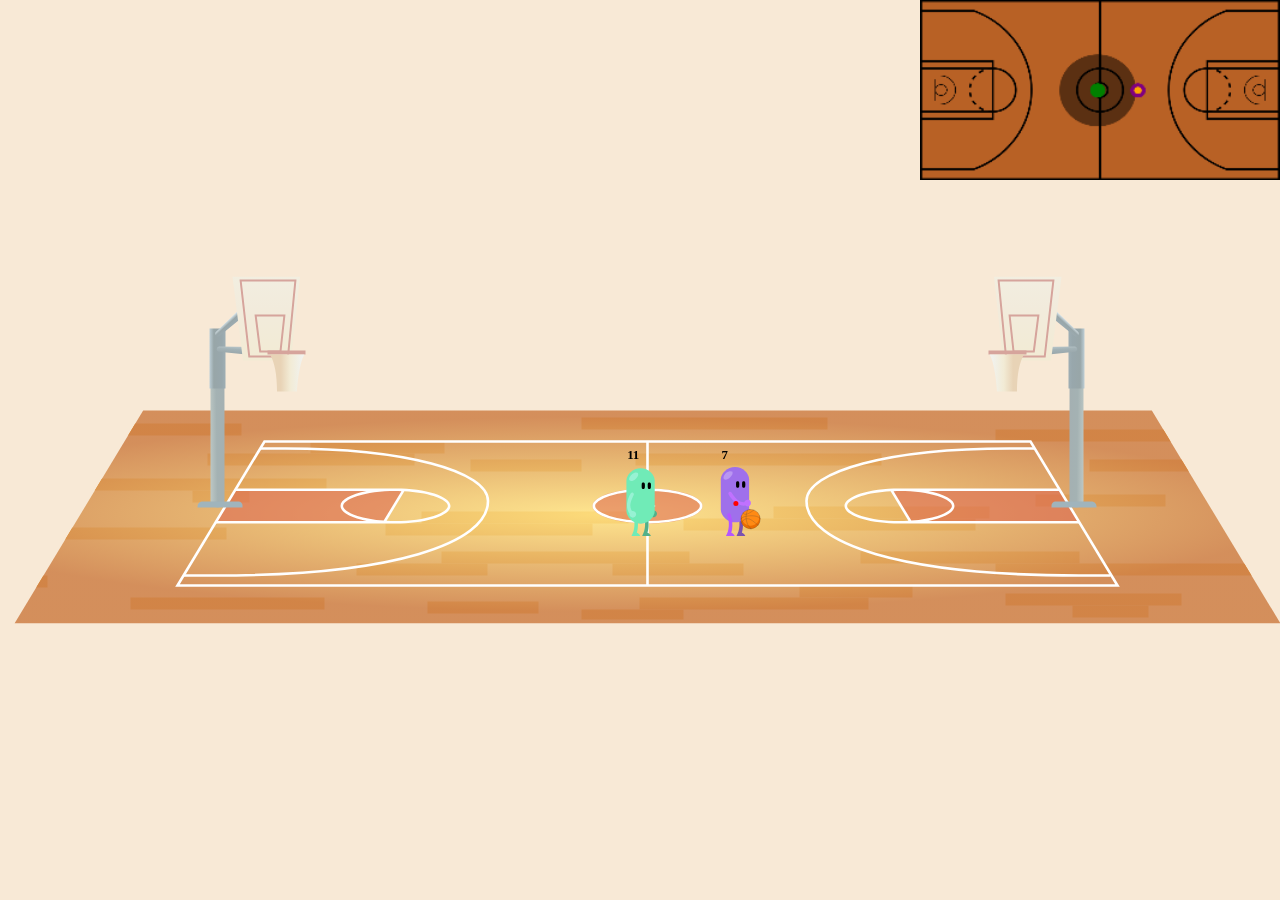
==== commit 539276b1: "moved basket closer for ball to go in" ====
--- a/javascript/index.html
+++ b/javascript/index.html
@@ -55,38 +55,38 @@
     </g>
     <g id="hoop">
     <g id="support">
-    <path id="stem" d="M203 63C203 59.134 206.134 56 210 56V56C213.866 56 217 59.134 217 63V224C217 227.866 213.866 231 210 231V231C206.134 231 203 227.866 203 224V63Z" fill="url(#paint1_linear)"/>
-    <path id="root" d="M190 230C190 227.239 192.239 225 195 225H231C233.209 225 235 226.791 235 229V231H190V230Z" fill="#A0B4BC"/>
-    <rect id="top-stem" x="202" y="52" width="16" height="60" fill="url(#paint2_linear)"/>
-    <path id="high-arm" d="M211.902 59.4532C210.815 60.3331 209.228 60.2018 208.301 59.1553C207.373 58.1087 207.434 56.5176 208.438 55.5446L235.699 29.1313C237.46 27.4249 240.288 27.5326 241.915 29.3679C243.541 31.2032 243.308 34.0244 241.402 35.5675L211.902 59.4532Z" fill="url(#paint3_linear)"/>
-    <path id="low-arm" d="M211.605 75.2462C210.214 75.1017 209.183 73.8881 209.265 72.4922C209.348 71.0963 210.514 70.0126 211.913 70.0329L249.866 70.584C252.318 70.6196 254.245 72.6936 254.101 75.1415C253.956 77.5895 251.798 79.4221 249.359 79.1687L211.605 75.2462Z" fill="url(#paint4_linear)"/>
+    <path id="stem" d="M253 63C253 59.134 256.134 56 260 56C263.866 56 267 59.134 267 63V224C267 227.866 263.866 231 260 231C256.134 231 253 227.866 253 224V63Z" fill="url(#paint1_linear)"/>
+    <path id="root" d="M240 230C240 227.239 242.239 225 245 225H281C283.209 225 285 226.791 285 229V231H240V230Z" fill="#A0B4BC"/>
+    <rect id="top-stem" x="252" y="52" width="16" height="60" fill="url(#paint2_linear)"/>
+    <path id="high-arm" d="M261.902 59.4532C260.815 60.3331 259.228 60.2018 258.301 59.1553C257.373 58.1087 257.434 56.5176 258.438 55.5446L285.699 29.1313C287.46 27.4249 290.288 27.5326 291.915 29.3679C293.541 31.2032 293.308 34.0244 291.402 35.5675L261.902 59.4532Z" fill="url(#paint3_linear)"/>
+    <path id="low-arm" d="M261.605 75.2462C260.214 75.1017 259.183 73.8881 259.265 72.4922C259.348 71.0963 260.514 70.0126 261.913 70.0329L299.866 70.584C302.318 70.6196 304.245 72.6936 304.101 75.1415C303.956 77.5895 301.798 79.4221 299.359 79.1687L261.605 75.2462Z" fill="url(#paint4_linear)"/>
     </g>
     <g id="back-board">
-    <path id="Rectangle 27" d="M225 0H292.5L283.5 84H235.5L225 0Z" fill="url(#paint5_linear)"/>
-    <path id="Rectangle 28" d="M241.759 80L233.12 4H287.898L280.493 80H241.759Z" stroke="#D6A49C" stroke-width="2"/>
-    <path id="Rectangle 29" d="M252.703 75L248.135 39H276.885L272.97 75H252.703Z" stroke="#D6A49C" stroke-width="2"/>
+    <path id="Rectangle 27" d="M275 0H342.5L333.5 84H285.5L275 0Z" fill="url(#paint5_linear)"/>
+    <path id="Rectangle 28" d="M291.759 80L283.12 4H337.898L330.493 80H291.759Z" stroke="#D6A49C" stroke-width="2"/>
+    <path id="Rectangle 29" d="M302.703 75L298.135 39H326.885L322.97 75H302.703Z" stroke="#D6A49C" stroke-width="2"/>
     </g>
     <g id="basket">
-    <rect id="rim" x="260" y="74" width="38" height="4" fill="#D6A49C"/>
-    <path id="net" d="M269.5 115C269.5 97.5 267 85.5 262.5 78H297C292.5 84.5 290 105 289.5 115H269.5Z" fill="url(#paint6_linear)"/>
+    <rect id="rim" x="310" y="74" width="38" height="4" fill="#D6A49C"/>
+    <path id="net" d="M319.5 115C319.5 97.5 317 85.5 312.5 78H347C342.5 84.5 340 105 339.5 115H319.5Z" fill="url(#paint6_linear)"/>
     </g>
     </g>
     <g id="hoop_2">
     <g id="support_2">
-    <path id="stem_2" d="M1177 63C1177 59.134 1173.87 56 1170 56V56C1166.13 56 1163 59.134 1163 63V224C1163 227.866 1166.13 231 1170 231V231C1173.87 231 1177 227.866 1177 224V63Z" fill="url(#paint7_linear)"/>
-    <path id="root_2" d="M1190 230C1190 227.239 1187.76 225 1185 225H1149C1146.79 225 1145 226.791 1145 229V231H1190V230Z" fill="#A0B4BC"/>
-    <rect id="top-stem_2" width="16" height="60" transform="matrix(-1 0 0 1 1178 52)" fill="url(#paint8_linear)"/>
-    <path id="high-arm_2" d="M1168.1 59.4532C1169.19 60.3331 1170.77 60.2018 1171.7 59.1553V59.1553C1172.63 58.1087 1172.57 56.5176 1171.56 55.5446L1144.3 29.1313C1142.54 27.4249 1139.71 27.5326 1138.09 29.3679V29.3679C1136.46 31.2032 1136.69 34.0244 1138.6 35.5675L1168.1 59.4532Z" fill="url(#paint9_linear)"/>
-    <path id="low-arm_2" d="M1168.4 75.2462C1169.79 75.1017 1170.82 73.8881 1170.73 72.4922V72.4922C1170.65 71.0963 1169.49 70.0126 1168.09 70.0329L1130.13 70.584C1127.68 70.6196 1125.75 72.6936 1125.9 75.1415V75.1415C1126.04 77.5895 1128.2 79.4221 1130.64 79.1687L1168.4 75.2462Z" fill="url(#paint10_linear)"/>
+    <path id="stem_2" d="M1126 63C1126 59.134 1122.87 56 1119 56C1115.13 56 1112 59.134 1112 63V224C1112 227.866 1115.13 231 1119 231C1122.87 231 1126 227.866 1126 224V63Z" fill="url(#paint7_linear)"/>
+    <path id="root_2" d="M1139 230C1139 227.239 1136.76 225 1134 225H1098C1095.79 225 1094 226.791 1094 229V231H1139V230Z" fill="#A0B4BC"/>
+    <rect id="top-stem_2" width="16" height="60" transform="matrix(-1 0 0 1 1127 52)" fill="url(#paint8_linear)"/>
+    <path id="high-arm_2" d="M1117.1 59.4532C1118.19 60.3331 1119.77 60.2018 1120.7 59.1553C1121.63 58.1087 1121.57 56.5176 1120.56 55.5446L1093.3 29.1313C1091.54 27.4249 1088.71 27.5326 1087.09 29.3679C1085.46 31.2032 1085.69 34.0244 1087.6 35.5675L1117.1 59.4532Z" fill="url(#paint9_linear)"/>
+    <path id="low-arm_2" d="M1117.4 75.2462C1118.79 75.1017 1119.82 73.8881 1119.73 72.4922C1119.65 71.0963 1118.49 70.0126 1117.09 70.0329L1079.13 70.584C1076.68 70.6196 1074.75 72.6936 1074.9 75.1415C1075.04 77.5895 1077.2 79.4221 1079.64 79.1687L1117.4 75.2462Z" fill="url(#paint10_linear)"/>
     </g>
     <g id="back-board_2">
-    <path id="Rectangle 27_2" d="M1155 0H1087.5L1096.5 84H1144.5L1155 0Z" fill="url(#paint11_linear)"/>
-    <path id="Rectangle 28_2" d="M1138.24 80L1146.88 4H1092.1L1099.51 80H1138.24Z" stroke="#D6A49C" stroke-width="2"/>
-    <path id="Rectangle 29_2" d="M1127.3 75L1131.87 39H1103.11L1107.03 75H1127.3Z" stroke="#D6A49C" stroke-width="2"/>
+    <path id="Rectangle 27_2" d="M1104 0H1036.5L1045.5 84H1093.5L1104 0Z" fill="url(#paint11_linear)"/>
+    <path id="Rectangle 28_2" d="M1087.24 80L1095.88 4H1041.1L1048.51 80H1087.24Z" stroke="#D6A49C" stroke-width="2"/>
+    <path id="Rectangle 29_2" d="M1076.3 75L1080.87 39H1052.11L1056.03 75H1076.3Z" stroke="#D6A49C" stroke-width="2"/>
     </g>
     <g id="basket_2">
-    <rect id="rim_2" width="38" height="4" transform="matrix(-1 0 0 1 1120 74)" fill="#D6A49C"/>
-    <path id="net_2" d="M1110.5 115C1110.5 97.5 1113 85.5 1117.5 78H1083C1087.5 84.5 1090 105 1090.5 115H1110.5Z" fill="url(#paint12_linear)"/>
+    <rect id="rim_2" width="38" height="4" transform="matrix(-1 0 0 1 1069 74)" fill="#D6A49C"/>
+    <path id="net_2" d="M1059.5 115C1059.5 97.5 1062 85.5 1066.5 78H1032C1036.5 84.5 1039 105 1039.5 115H1059.5Z" fill="url(#paint12_linear)"/>
     </g>
     </g>
     <defs>
@@ -95,39 +95,39 @@
     <stop offset="0.50152" stop-color="#E7B56A"/>
     <stop offset="1" stop-color="#D0854E"/>
     </radialGradient>
-    <linearGradient id="paint1_linear" x1="198.5" y1="154.601" x2="226.004" y2="154.218" gradientUnits="userSpaceOnUse">
+    <linearGradient id="paint1_linear" x1="248.5" y1="154.601" x2="276.004" y2="154.218" gradientUnits="userSpaceOnUse">
     <stop offset="0.0915178" stop-color="#C1CBC7"/>
     <stop offset="0.388393" stop-color="#A4B2B3"/>
     <stop offset="0.669643" stop-color="#A4B0B2"/>
     <stop offset="1" stop-color="#C1CBC7" stop-opacity="0"/>
     </linearGradient>
-    <linearGradient id="paint2_linear" x1="202" y1="82" x2="218" y2="82" gradientUnits="userSpaceOnUse">
+    <linearGradient id="paint2_linear" x1="252" y1="82" x2="268" y2="82" gradientUnits="userSpaceOnUse">
     <stop stop-color="#BDCED6"/>
     <stop offset="0.268601" stop-color="#98A6A8"/>
     <stop offset="0.768601" stop-color="#98A7AC"/>
     <stop offset="1" stop-color="#9EAEB4"/>
     </linearGradient>
-    <linearGradient id="paint3_linear" x1="219" y1="43.5" x2="224.5" y2="49.5" gradientUnits="userSpaceOnUse">
+    <linearGradient id="paint3_linear" x1="269" y1="43.5" x2="274.5" y2="49.5" gradientUnits="userSpaceOnUse">
     <stop offset="0.138393" stop-color="#D8E4E9"/>
     <stop offset="0.513393" stop-color="#98A6A9"/>
     <stop offset="1" stop-color="#9CABB1"/>
     </linearGradient>
-    <linearGradient id="paint4_linear" x1="227" y1="65.5" x2="226" y2="82.5" gradientUnits="userSpaceOnUse">
+    <linearGradient id="paint4_linear" x1="277" y1="65.5" x2="276" y2="82.5" gradientUnits="userSpaceOnUse">
     <stop offset="0.200893" stop-color="#BFCCD0"/>
     <stop offset="0.424851" stop-color="#A3B2B6"/>
     <stop offset="0.674851" stop-color="#9AA8AC"/>
     </linearGradient>
-    <linearGradient id="paint5_linear" x1="258.75" y1="0" x2="258.75" y2="84" gradientUnits="userSpaceOnUse">
+    <linearGradient id="paint5_linear" x1="308.75" y1="0" x2="308.75" y2="84" gradientUnits="userSpaceOnUse">
     <stop stop-color="#F2EEE0"/>
     <stop offset="0.362351" stop-color="#F2EBDC"/>
     <stop offset="1" stop-color="#F2EBD4"/>
     </linearGradient>
-    <linearGradient id="paint6_linear" x1="265" y1="94.5" x2="298" y2="94.5" gradientUnits="userSpaceOnUse">
+    <linearGradient id="paint6_linear" x1="315" y1="94.5" x2="348" y2="94.5" gradientUnits="userSpaceOnUse">
     <stop offset="0.252976" stop-color="#E8D3B6"/>
     <stop offset="0.534226" stop-color="#F2EBD5"/>
     <stop offset="0.898809" stop-color="#F1F2EE"/>
     </linearGradient>
-    <linearGradient id="paint7_linear" x1="1181.5" y1="154.601" x2="1154" y2="154.218" gradientUnits="userSpaceOnUse">
+    <linearGradient id="paint7_linear" x1="1130.5" y1="154.601" x2="1103" y2="154.218" gradientUnits="userSpaceOnUse">
     <stop offset="0.0915178" stop-color="#C1CBC7"/>
     <stop offset="0.388393" stop-color="#A4B2B3"/>
     <stop offset="0.669643" stop-color="#A4B0B2"/>
@@ -139,22 +139,22 @@
     <stop offset="0.768601" stop-color="#98A7AC"/>
     <stop offset="1" stop-color="#9EAEB4"/>
     </linearGradient>
-    <linearGradient id="paint9_linear" x1="1161" y1="43.5" x2="1155.5" y2="49.5" gradientUnits="userSpaceOnUse">
+    <linearGradient id="paint9_linear" x1="1110" y1="43.5" x2="1104.5" y2="49.5" gradientUnits="userSpaceOnUse">
     <stop offset="0.138393" stop-color="#D8E4E9"/>
     <stop offset="0.513393" stop-color="#98A6A9"/>
     <stop offset="1" stop-color="#9CABB1"/>
     </linearGradient>
-    <linearGradient id="paint10_linear" x1="1153" y1="65.5" x2="1154" y2="82.5" gradientUnits="userSpaceOnUse">
+    <linearGradient id="paint10_linear" x1="1102" y1="65.5" x2="1103" y2="82.5" gradientUnits="userSpaceOnUse">
     <stop offset="0.200893" stop-color="#BFCCD0"/>
     <stop offset="0.424851" stop-color="#A3B2B6"/>
     <stop offset="0.674851" stop-color="#9AA8AC"/>
     </linearGradient>
-    <linearGradient id="paint11_linear" x1="1121.25" y1="0" x2="1121.25" y2="84" gradientUnits="userSpaceOnUse">
+    <linearGradient id="paint11_linear" x1="1070.25" y1="0" x2="1070.25" y2="84" gradientUnits="userSpaceOnUse">
     <stop stop-color="#F2EEE0"/>
     <stop offset="0.362351" stop-color="#F2EBDC"/>
     <stop offset="1" stop-color="#F2EBD4"/>
     </linearGradient>
-    <linearGradient id="paint12_linear" x1="1115" y1="94.5" x2="1082" y2="94.5" gradientUnits="userSpaceOnUse">
+    <linearGradient id="paint12_linear" x1="1064" y1="94.5" x2="1031" y2="94.5" gradientUnits="userSpaceOnUse">
     <stop offset="0.252976" stop-color="#E8D3B6"/>
     <stop offset="0.534226" stop-color="#F2EBD5"/>
     <stop offset="0.898809" stop-color="#F1F2EE"/>
--- a/javascript/style.css
+++ b/javascript/style.css
@@ -112,7 +112,6 @@
 }
 
 #topview-canvas {
-    display: none;
     position: absolute;
     top: 0;
     right: 0;
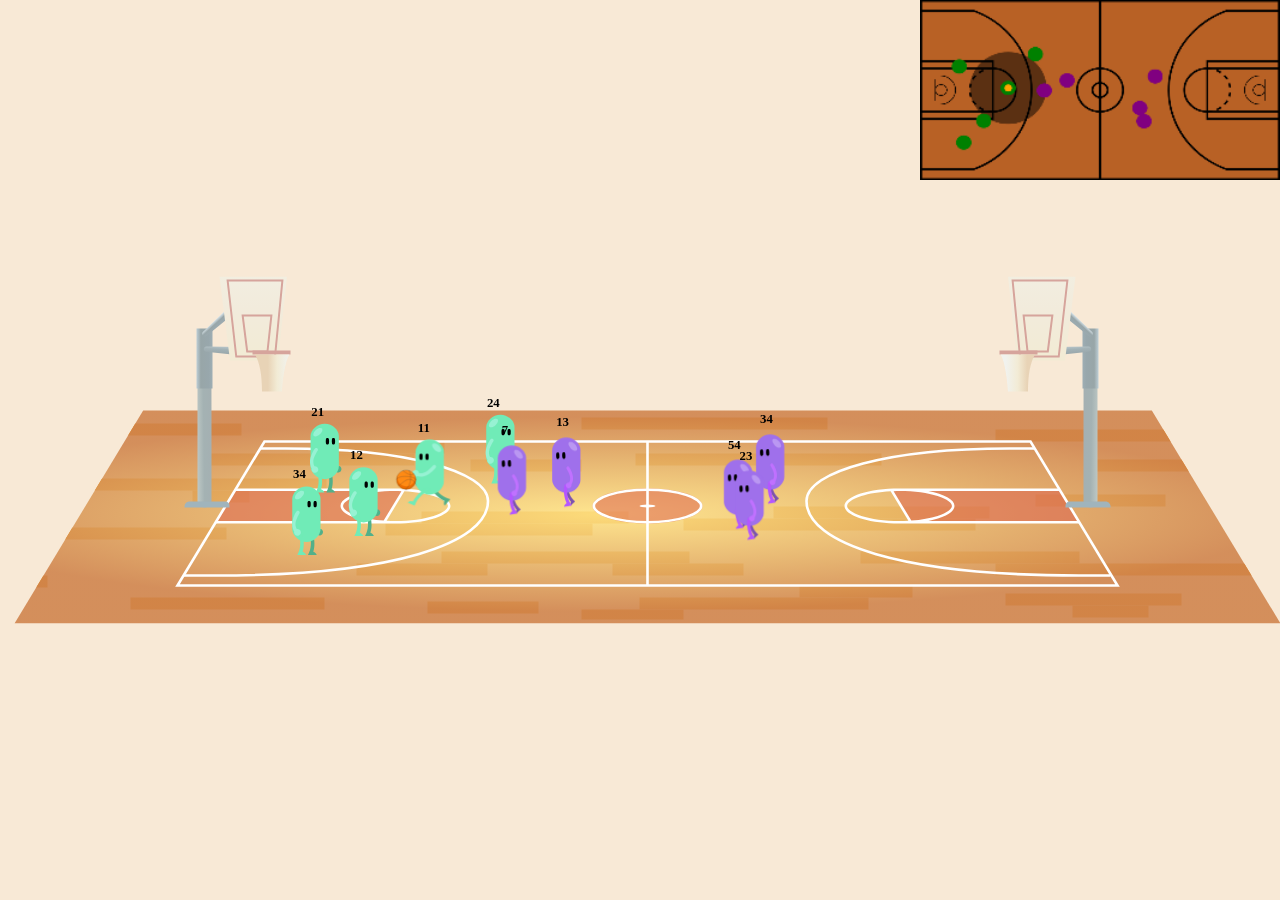
==== commit c621b1b7: "physics for ball" ====
--- a/javascript/index.html
+++ b/javascript/index.html
@@ -7,6 +7,7 @@
     <title>Basketball Simulation</title>
   </head>
   <body>
+
     <svg id="court" width="1365" height="347" viewBox="0 0 1365 347" fill="none" xmlns="http://www.w3.org/2000/svg">
     <g id="floor-plates" clip-path="url(#mask)">
     <rect id="Rectangle 1" x="655" y="287" width="131" height="12" fill="#E17E05"/>
@@ -55,38 +56,30 @@
     </g>
     <g id="hoop">
     <g id="support">
-    <path id="stem" d="M253 63C253 59.134 256.134 56 260 56C263.866 56 267 59.134 267 63V224C267 227.866 263.866 231 260 231C256.134 231 253 227.866 253 224V63Z" fill="url(#paint1_linear)"/>
-    <path id="root" d="M240 230C240 227.239 242.239 225 245 225H281C283.209 225 285 226.791 285 229V231H240V230Z" fill="#A0B4BC"/>
-    <rect id="top-stem" x="252" y="52" width="16" height="60" fill="url(#paint2_linear)"/>
-    <path id="high-arm" d="M261.902 59.4532C260.815 60.3331 259.228 60.2018 258.301 59.1553C257.373 58.1087 257.434 56.5176 258.438 55.5446L285.699 29.1313C287.46 27.4249 290.288 27.5326 291.915 29.3679C293.541 31.2032 293.308 34.0244 291.402 35.5675L261.902 59.4532Z" fill="url(#paint3_linear)"/>
-    <path id="low-arm" d="M261.605 75.2462C260.214 75.1017 259.183 73.8881 259.265 72.4922C259.348 71.0963 260.514 70.0126 261.913 70.0329L299.866 70.584C302.318 70.6196 304.245 72.6936 304.101 75.1415C303.956 77.5895 301.798 79.4221 299.359 79.1687L261.605 75.2462Z" fill="url(#paint4_linear)"/>
+    <path id="stem" d="M240 63C240 59.134 243.134 56 247 56C250.866 56 254 59.134 254 63V224C254 227.866 250.866 231 247 231C243.134 231 240 227.866 240 224V63Z" fill="url(#paint1_linear)"/>
+    <path id="root" d="M227 230C227 227.239 229.239 225 232 225H268C270.209 225 272 226.791 272 229V231H227V230Z" fill="#A0B4BC"/>
+    <rect id="top-stem" x="239" y="52" width="16" height="60" fill="url(#paint2_linear)"/>
+    <path id="high-arm" d="M248.902 59.4532C247.815 60.3331 246.228 60.2018 245.301 59.1553C244.373 58.1087 244.434 56.5176 245.438 55.5446L272.699 29.1313C274.46 27.4249 277.288 27.5326 278.915 29.3679C280.541 31.2032 280.308 34.0244 278.402 35.5675L248.902 59.4532Z" fill="url(#paint3_linear)"/>
+    <path id="low-arm" d="M248.605 75.2462C247.214 75.1017 246.183 73.8881 246.265 72.4922C246.348 71.0963 247.514 70.0126 248.913 70.0329L286.866 70.584C289.318 70.6196 291.245 72.6936 291.101 75.1415C290.956 77.5895 288.798 79.4221 286.359 79.1687L248.605 75.2462Z" fill="url(#paint4_linear)"/>
     </g>
     <g id="back-board">
-    <path id="Rectangle 27" d="M275 0H342.5L333.5 84H285.5L275 0Z" fill="url(#paint5_linear)"/>
-    <path id="Rectangle 28" d="M291.759 80L283.12 4H337.898L330.493 80H291.759Z" stroke="#D6A49C" stroke-width="2"/>
-    <path id="Rectangle 29" d="M302.703 75L298.135 39H326.885L322.97 75H302.703Z" stroke="#D6A49C" stroke-width="2"/>
-    </g>
-    <g id="basket">
-    <rect id="rim" x="310" y="74" width="38" height="4" fill="#D6A49C"/>
-    <path id="net" d="M319.5 115C319.5 97.5 317 85.5 312.5 78H347C342.5 84.5 340 105 339.5 115H319.5Z" fill="url(#paint6_linear)"/>
+    <path id="Rectangle 27" d="M262 0H329.5L320.5 84H272.5L262 0Z" fill="url(#paint5_linear)"/>
+    <path id="Rectangle 28" d="M278.759 80L270.12 4H324.898L317.493 80H278.759Z" stroke="#D6A49C" stroke-width="2"/>
+    <path id="Rectangle 29" d="M289.703 75L285.135 39H313.885L309.97 75H289.703Z" stroke="#D6A49C" stroke-width="2"/>
     </g>
     </g>
     <g id="hoop_2">
     <g id="support_2">
-    <path id="stem_2" d="M1126 63C1126 59.134 1122.87 56 1119 56C1115.13 56 1112 59.134 1112 63V224C1112 227.866 1115.13 231 1119 231C1122.87 231 1126 227.866 1126 224V63Z" fill="url(#paint7_linear)"/>
-    <path id="root_2" d="M1139 230C1139 227.239 1136.76 225 1134 225H1098C1095.79 225 1094 226.791 1094 229V231H1139V230Z" fill="#A0B4BC"/>
-    <rect id="top-stem_2" width="16" height="60" transform="matrix(-1 0 0 1 1127 52)" fill="url(#paint8_linear)"/>
-    <path id="high-arm_2" d="M1117.1 59.4532C1118.19 60.3331 1119.77 60.2018 1120.7 59.1553C1121.63 58.1087 1121.57 56.5176 1120.56 55.5446L1093.3 29.1313C1091.54 27.4249 1088.71 27.5326 1087.09 29.3679C1085.46 31.2032 1085.69 34.0244 1087.6 35.5675L1117.1 59.4532Z" fill="url(#paint9_linear)"/>
-    <path id="low-arm_2" d="M1117.4 75.2462C1118.79 75.1017 1119.82 73.8881 1119.73 72.4922C1119.65 71.0963 1118.49 70.0126 1117.09 70.0329L1079.13 70.584C1076.68 70.6196 1074.75 72.6936 1074.9 75.1415C1075.04 77.5895 1077.2 79.4221 1079.64 79.1687L1117.4 75.2462Z" fill="url(#paint10_linear)"/>
+    <path id="stem_2" d="M1140 63C1140 59.134 1136.87 56 1133 56C1129.13 56 1126 59.134 1126 63V224C1126 227.866 1129.13 231 1133 231C1136.87 231 1140 227.866 1140 224V63Z" fill="url(#paint7_linear)"/>
+    <path id="root_2" d="M1153 230C1153 227.239 1150.76 225 1148 225H1112C1109.79 225 1108 226.791 1108 229V231H1153V230Z" fill="#A0B4BC"/>
+    <rect id="top-stem_2" width="16" height="60" transform="matrix(-1 0 0 1 1141 52)" fill="url(#paint8_linear)"/>
+    <path id="high-arm_2" d="M1131.1 59.4532C1132.19 60.3331 1133.77 60.2018 1134.7 59.1553C1135.63 58.1087 1135.57 56.5176 1134.56 55.5446L1107.3 29.1313C1105.54 27.4249 1102.71 27.5326 1101.09 29.3679C1099.46 31.2032 1099.69 34.0244 1101.6 35.5675L1131.1 59.4532Z" fill="url(#paint9_linear)"/>
+    <path id="low-arm_2" d="M1131.4 75.2462C1132.79 75.1017 1133.82 73.8881 1133.73 72.4922C1133.65 71.0963 1132.49 70.0126 1131.09 70.0329L1093.13 70.584C1090.68 70.6196 1088.75 72.6936 1088.9 75.1415C1089.04 77.5895 1091.2 79.4221 1093.64 79.1687L1131.4 75.2462Z" fill="url(#paint10_linear)"/>
     </g>
     <g id="back-board_2">
-    <path id="Rectangle 27_2" d="M1104 0H1036.5L1045.5 84H1093.5L1104 0Z" fill="url(#paint11_linear)"/>
-    <path id="Rectangle 28_2" d="M1087.24 80L1095.88 4H1041.1L1048.51 80H1087.24Z" stroke="#D6A49C" stroke-width="2"/>
-    <path id="Rectangle 29_2" d="M1076.3 75L1080.87 39H1052.11L1056.03 75H1076.3Z" stroke="#D6A49C" stroke-width="2"/>
-    </g>
-    <g id="basket_2">
-    <rect id="rim_2" width="38" height="4" transform="matrix(-1 0 0 1 1069 74)" fill="#D6A49C"/>
-    <path id="net_2" d="M1059.5 115C1059.5 97.5 1062 85.5 1066.5 78H1032C1036.5 84.5 1039 105 1039.5 115H1059.5Z" fill="url(#paint12_linear)"/>
+    <path id="Rectangle 27_2" d="M1118 0H1050.5L1059.5 84H1107.5L1118 0Z" fill="url(#paint11_linear)"/>
+    <path id="Rectangle 28_2" d="M1101.24 80L1109.88 4H1055.1L1062.51 80H1101.24Z" stroke="#D6A49C" stroke-width="2"/>
+    <path id="Rectangle 29_2" d="M1090.3 75L1094.87 39H1066.11L1070.03 75H1090.3Z" stroke="#D6A49C" stroke-width="2"/>
     </g>
     </g>
     <defs>
@@ -95,39 +88,39 @@
     <stop offset="0.50152" stop-color="#E7B56A"/>
     <stop offset="1" stop-color="#D0854E"/>
     </radialGradient>
-    <linearGradient id="paint1_linear" x1="248.5" y1="154.601" x2="276.004" y2="154.218" gradientUnits="userSpaceOnUse">
+    <linearGradient id="paint1_linear" x1="235.5" y1="154.601" x2="263.004" y2="154.218" gradientUnits="userSpaceOnUse">
     <stop offset="0.0915178" stop-color="#C1CBC7"/>
     <stop offset="0.388393" stop-color="#A4B2B3"/>
     <stop offset="0.669643" stop-color="#A4B0B2"/>
     <stop offset="1" stop-color="#C1CBC7" stop-opacity="0"/>
     </linearGradient>
-    <linearGradient id="paint2_linear" x1="252" y1="82" x2="268" y2="82" gradientUnits="userSpaceOnUse">
+    <linearGradient id="paint2_linear" x1="239" y1="82" x2="255" y2="82" gradientUnits="userSpaceOnUse">
     <stop stop-color="#BDCED6"/>
     <stop offset="0.268601" stop-color="#98A6A8"/>
     <stop offset="0.768601" stop-color="#98A7AC"/>
     <stop offset="1" stop-color="#9EAEB4"/>
     </linearGradient>
-    <linearGradient id="paint3_linear" x1="269" y1="43.5" x2="274.5" y2="49.5" gradientUnits="userSpaceOnUse">
+    <linearGradient id="paint3_linear" x1="256" y1="43.5" x2="261.5" y2="49.5" gradientUnits="userSpaceOnUse">
     <stop offset="0.138393" stop-color="#D8E4E9"/>
     <stop offset="0.513393" stop-color="#98A6A9"/>
     <stop offset="1" stop-color="#9CABB1"/>
     </linearGradient>
-    <linearGradient id="paint4_linear" x1="277" y1="65.5" x2="276" y2="82.5" gradientUnits="userSpaceOnUse">
+    <linearGradient id="paint4_linear" x1="264" y1="65.5" x2="263" y2="82.5" gradientUnits="userSpaceOnUse">
     <stop offset="0.200893" stop-color="#BFCCD0"/>
     <stop offset="0.424851" stop-color="#A3B2B6"/>
     <stop offset="0.674851" stop-color="#9AA8AC"/>
     </linearGradient>
-    <linearGradient id="paint5_linear" x1="308.75" y1="0" x2="308.75" y2="84" gradientUnits="userSpaceOnUse">
+    <linearGradient id="paint5_linear" x1="295.75" y1="0" x2="295.75" y2="84" gradientUnits="userSpaceOnUse">
     <stop stop-color="#F2EEE0"/>
     <stop offset="0.362351" stop-color="#F2EBDC"/>
     <stop offset="1" stop-color="#F2EBD4"/>
     </linearGradient>
-    <linearGradient id="paint6_linear" x1="315" y1="94.5" x2="348" y2="94.5" gradientUnits="userSpaceOnUse">
+    <linearGradient id="paint6_linear" x1="302" y1="94.5" x2="335" y2="94.5" gradientUnits="userSpaceOnUse">
     <stop offset="0.252976" stop-color="#E8D3B6"/>
     <stop offset="0.534226" stop-color="#F2EBD5"/>
     <stop offset="0.898809" stop-color="#F1F2EE"/>
     </linearGradient>
-    <linearGradient id="paint7_linear" x1="1130.5" y1="154.601" x2="1103" y2="154.218" gradientUnits="userSpaceOnUse">
+    <linearGradient id="paint7_linear" x1="1144.5" y1="154.601" x2="1117" y2="154.218" gradientUnits="userSpaceOnUse">
     <stop offset="0.0915178" stop-color="#C1CBC7"/>
     <stop offset="0.388393" stop-color="#A4B2B3"/>
     <stop offset="0.669643" stop-color="#A4B0B2"/>
@@ -139,22 +132,22 @@
     <stop offset="0.768601" stop-color="#98A7AC"/>
     <stop offset="1" stop-color="#9EAEB4"/>
     </linearGradient>
-    <linearGradient id="paint9_linear" x1="1110" y1="43.5" x2="1104.5" y2="49.5" gradientUnits="userSpaceOnUse">
+    <linearGradient id="paint9_linear" x1="1124" y1="43.5" x2="1118.5" y2="49.5" gradientUnits="userSpaceOnUse">
     <stop offset="0.138393" stop-color="#D8E4E9"/>
     <stop offset="0.513393" stop-color="#98A6A9"/>
     <stop offset="1" stop-color="#9CABB1"/>
     </linearGradient>
-    <linearGradient id="paint10_linear" x1="1102" y1="65.5" x2="1103" y2="82.5" gradientUnits="userSpaceOnUse">
+    <linearGradient id="paint10_linear" x1="1116" y1="65.5" x2="1117" y2="82.5" gradientUnits="userSpaceOnUse">
     <stop offset="0.200893" stop-color="#BFCCD0"/>
     <stop offset="0.424851" stop-color="#A3B2B6"/>
     <stop offset="0.674851" stop-color="#9AA8AC"/>
     </linearGradient>
-    <linearGradient id="paint11_linear" x1="1070.25" y1="0" x2="1070.25" y2="84" gradientUnits="userSpaceOnUse">
+    <linearGradient id="paint11_linear" x1="1084.25" y1="0" x2="1084.25" y2="84" gradientUnits="userSpaceOnUse">
     <stop stop-color="#F2EEE0"/>
     <stop offset="0.362351" stop-color="#F2EBDC"/>
     <stop offset="1" stop-color="#F2EBD4"/>
     </linearGradient>
-    <linearGradient id="paint12_linear" x1="1064" y1="94.5" x2="1031" y2="94.5" gradientUnits="userSpaceOnUse">
+    <linearGradient id="paint12_linear" x1="1078" y1="94.5" x2="1045" y2="94.5" gradientUnits="userSpaceOnUse">
     <stop offset="0.252976" stop-color="#E8D3B6"/>
     <stop offset="0.534226" stop-color="#F2EBD5"/>
     <stop offset="0.898809" stop-color="#F1F2EE"/>
@@ -164,6 +157,30 @@
     </clipPath>
     </defs>
     </svg>
+
+    <svg id="baskets" width="1365" height="347" viewBox="0 0 1365 347" fill="none" xmlns="http://www.w3.org/2000/svg">
+    <g id="basket">
+    <rect id="rim" x="295" y="74" width="38" height="4" fill="#D6A49C"/>
+    <path id="net" d="M304.5 115C304.5 97.5 302 85.5 297.5 78H332C327.5 84.5 325 105 324.5 115H304.5Z" fill="url(#paint6_linear)"/>
+    </g>
+    <g id="basket_2">
+    <rect id="rim_2" width="38" height="4" transform="matrix(-1 0 0 1 1080 74)" fill="#D6A49C"/>
+    <path id="net_2" d="M1070.5 115C1070.5 97.5 1073 85.5 1077.5 78H1043C1047.5 84.5 1050 105 1050.5 115H1070.5Z" fill="url(#paint12_linear)"/>
+    </g>
+    <defs>
+    <linearGradient id="paint6_linear" x1="302" y1="94.5" x2="335" y2="94.5" gradientUnits="userSpaceOnUse">
+    <stop offset="0.252976" stop-color="#E8D3B6"/>
+    <stop offset="0.534226" stop-color="#F2EBD5"/>
+    <stop offset="0.898809" stop-color="#F1F2EE"/>
+    </linearGradient>
+    <linearGradient id="paint12_linear" x1="1078" y1="94.5" x2="1045" y2="94.5" gradientUnits="userSpaceOnUse">
+    <stop offset="0.252976" stop-color="#E8D3B6"/>
+    <stop offset="0.534226" stop-color="#F2EBD5"/>
+    <stop offset="0.898809" stop-color="#F1F2EE"/>
+    </linearGradient>
+    </defs>
+    </svg>
+
     <canvas id="court-canvas"></canvas>
     <canvas id="topview-canvas"></canvas>
     <div class="display"></div>
--- a/javascript/style.css
+++ b/javascript/style.css
@@ -103,12 +103,20 @@
     transform: translate(-50%, -50%);
 }
 
+#baskets {
+    position: absolute;
+    top: 50%;
+    left: 50%;
+    transform: translate(-50%, -50%);
+    z-index: 251;
+}
+
 #court-canvas {
     opacity: 0;
     position: absolute;
     top: 50%;
     left: 50%;
-    transform: translate(-49%, -9%);
+    transform: translate(-49.25%, -9%);
 }
 
 #topview-canvas {
@@ -123,10 +131,11 @@
 }
 
 #pin {
+    display: none;
     position: absolute;
     background-color: red;
     width: 5px;
     height: 5px;
     border-radius: 100%;
     z-index: 10000;
-}+}
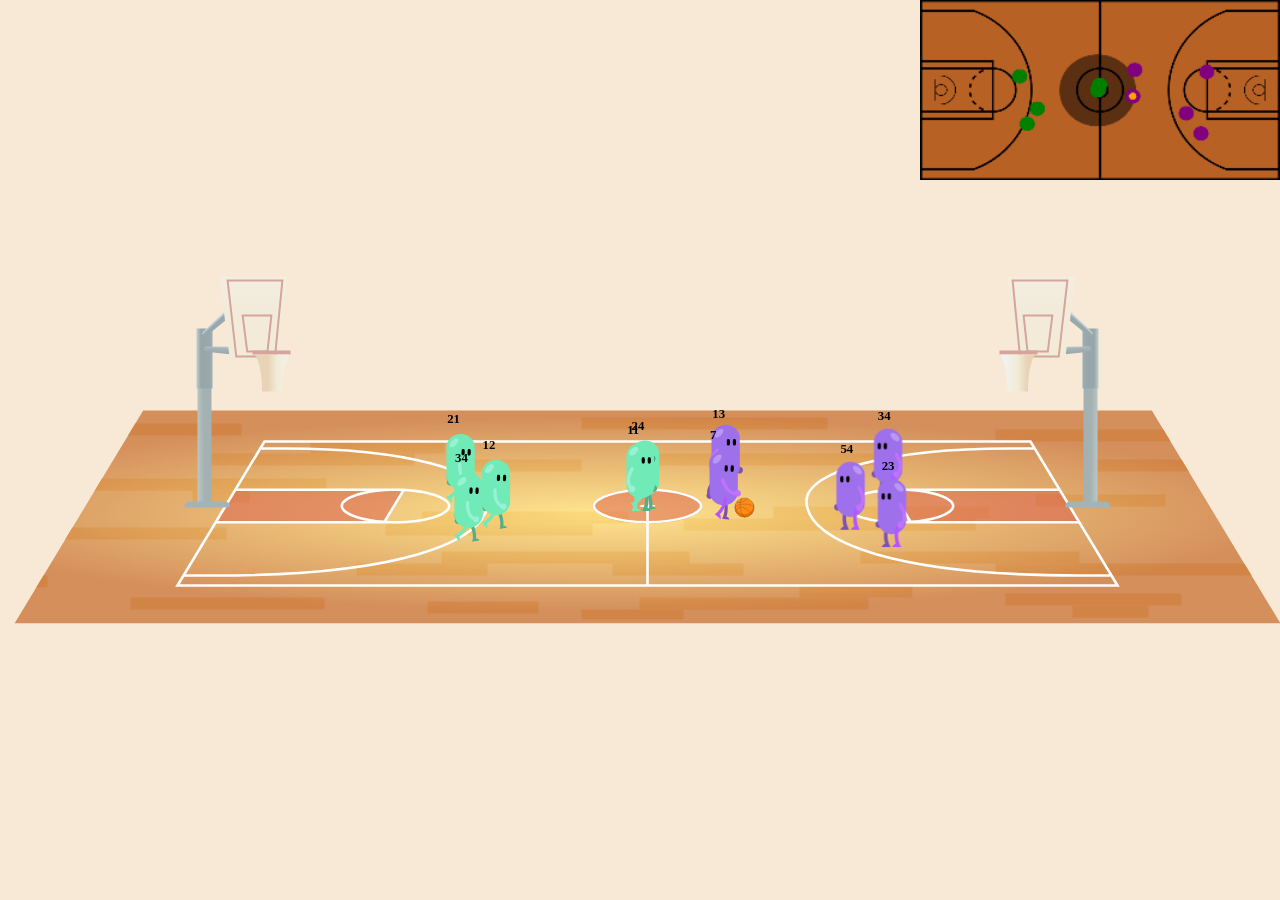
==== commit b46bdd3a: "set hoops z index" ====
--- a/javascript/index.html
+++ b/javascript/index.html
@@ -54,6 +54,62 @@
     <ellipse id="centerdot" cx="690" cy="229.5" rx="8" ry="1.5" fill="white"/>
     <path id="centercircle" d="M743.7 229.5C743.7 231.321 742.539 233.285 739.896 235.273C737.276 237.244 733.401 239.075 728.497 240.636C718.703 243.752 705.092 245.7 690 245.7C674.908 245.7 661.297 243.752 651.503 240.636C646.599 239.075 642.724 237.244 640.104 235.273C637.461 233.285 636.3 231.321 636.3 229.5C636.3 227.679 637.461 225.715 640.104 223.727C642.724 221.756 646.599 219.925 651.503 218.364C661.297 215.248 674.908 213.3 690 213.3C705.092 213.3 718.703 215.248 728.497 218.364C733.401 219.925 737.276 221.756 739.896 223.727C742.539 225.715 743.7 227.679 743.7 229.5Z" stroke="white" stroke-width="2.6"/>
     </g>
+    <defs>
+    <radialGradient id="paint0_radial" cx="0" cy="0" r="1" gradientUnits="userSpaceOnUse" gradientTransform="translate(643.093 237.734) rotate(90) scale(97.2793 679.907)">
+    <stop stop-color="#FFE587"/>
+    <stop offset="0.50152" stop-color="#E7B56A"/>
+    <stop offset="1" stop-color="#D0854E"/>
+    </radialGradient>
+    <linearGradient id="paint5_linear" x1="295.75" y1="0" x2="295.75" y2="84" gradientUnits="userSpaceOnUse">
+    <stop stop-color="#F2EEE0"/>
+    <stop offset="0.362351" stop-color="#F2EBDC"/>
+    <stop offset="1" stop-color="#F2EBD4"/>
+    </linearGradient>
+    <linearGradient id="paint6_linear" x1="302" y1="94.5" x2="335" y2="94.5" gradientUnits="userSpaceOnUse">
+    <stop offset="0.252976" stop-color="#E8D3B6"/>
+    <stop offset="0.534226" stop-color="#F2EBD5"/>
+    <stop offset="0.898809" stop-color="#F1F2EE"/>
+    </linearGradient>
+    <linearGradient id="paint11_linear" x1="1084.25" y1="0" x2="1084.25" y2="84" gradientUnits="userSpaceOnUse">
+    <stop stop-color="#F2EEE0"/>
+    <stop offset="0.362351" stop-color="#F2EBDC"/>
+    <stop offset="1" stop-color="#F2EBD4"/>
+    </linearGradient>
+    <linearGradient id="paint12_linear" x1="1078" y1="94.5" x2="1045" y2="94.5" gradientUnits="userSpaceOnUse">
+    <stop offset="0.252976" stop-color="#E8D3B6"/>
+    <stop offset="0.534226" stop-color="#F2EBD5"/>
+    <stop offset="0.898809" stop-color="#F1F2EE"/>
+    </linearGradient>
+    <clipPath id="mask">
+    <path d="M185.668 134H1194.33L1323 347H57L185.668 134Z" fill="url(#paint0_radial)" fill-opacity="0.9"/>
+    </clipPath>
+    </defs>
+    </svg>
+
+    <svg id="baskets" width="1365" height="347" viewBox="0 0 1365 347" fill="none" xmlns="http://www.w3.org/2000/svg">
+    <g id="basket">
+    <rect id="rim" x="295" y="74" width="38" height="4" fill="#D6A49C"/>
+    <path id="net" d="M304.5 115C304.5 97.5 302 85.5 297.5 78H332C327.5 84.5 325 105 324.5 115H304.5Z" fill="url(#paint6_linear)"/>
+    </g>
+    <g id="basket_2">
+    <rect id="rim_2" width="38" height="4" transform="matrix(-1 0 0 1 1080 74)" fill="#D6A49C"/>
+    <path id="net_2" d="M1070.5 115C1070.5 97.5 1073 85.5 1077.5 78H1043C1047.5 84.5 1050 105 1050.5 115H1070.5Z" fill="url(#paint12_linear)"/>
+    </g>
+    <defs>
+    <linearGradient id="paint6_linear" x1="302" y1="94.5" x2="335" y2="94.5" gradientUnits="userSpaceOnUse">
+    <stop offset="0.252976" stop-color="#E8D3B6"/>
+    <stop offset="0.534226" stop-color="#F2EBD5"/>
+    <stop offset="0.898809" stop-color="#F1F2EE"/>
+    </linearGradient>
+    <linearGradient id="paint12_linear" x1="1078" y1="94.5" x2="1045" y2="94.5" gradientUnits="userSpaceOnUse">
+    <stop offset="0.252976" stop-color="#E8D3B6"/>
+    <stop offset="0.534226" stop-color="#F2EBD5"/>
+    <stop offset="0.898809" stop-color="#F1F2EE"/>
+    </linearGradient>
+    </defs>
+    </svg>
+
+    <svg id="hoops" width="1365" height="347" viewBox="0 0 1365 347" fill="none" xmlns="http://www.w3.org/2000/svg">
     <g id="hoop">
     <g id="support">
     <path id="stem" d="M240 63C240 59.134 243.134 56 247 56C250.866 56 254 59.134 254 63V224C254 227.866 250.866 231 247 231C243.134 231 240 227.866 240 224V63Z" fill="url(#paint1_linear)"/>
@@ -83,11 +139,6 @@
     </g>
     </g>
     <defs>
-    <radialGradient id="paint0_radial" cx="0" cy="0" r="1" gradientUnits="userSpaceOnUse" gradientTransform="translate(643.093 237.734) rotate(90) scale(97.2793 679.907)">
-    <stop stop-color="#FFE587"/>
-    <stop offset="0.50152" stop-color="#E7B56A"/>
-    <stop offset="1" stop-color="#D0854E"/>
-    </radialGradient>
     <linearGradient id="paint1_linear" x1="235.5" y1="154.601" x2="263.004" y2="154.218" gradientUnits="userSpaceOnUse">
     <stop offset="0.0915178" stop-color="#C1CBC7"/>
     <stop offset="0.388393" stop-color="#A4B2B3"/>
@@ -110,16 +161,6 @@
     <stop offset="0.424851" stop-color="#A3B2B6"/>
     <stop offset="0.674851" stop-color="#9AA8AC"/>
     </linearGradient>
-    <linearGradient id="paint5_linear" x1="295.75" y1="0" x2="295.75" y2="84" gradientUnits="userSpaceOnUse">
-    <stop stop-color="#F2EEE0"/>
-    <stop offset="0.362351" stop-color="#F2EBDC"/>
-    <stop offset="1" stop-color="#F2EBD4"/>
-    </linearGradient>
-    <linearGradient id="paint6_linear" x1="302" y1="94.5" x2="335" y2="94.5" gradientUnits="userSpaceOnUse">
-    <stop offset="0.252976" stop-color="#E8D3B6"/>
-    <stop offset="0.534226" stop-color="#F2EBD5"/>
-    <stop offset="0.898809" stop-color="#F1F2EE"/>
-    </linearGradient>
     <linearGradient id="paint7_linear" x1="1144.5" y1="154.601" x2="1117" y2="154.218" gradientUnits="userSpaceOnUse">
     <stop offset="0.0915178" stop-color="#C1CBC7"/>
     <stop offset="0.388393" stop-color="#A4B2B3"/>
@@ -141,42 +182,6 @@
     <stop offset="0.200893" stop-color="#BFCCD0"/>
     <stop offset="0.424851" stop-color="#A3B2B6"/>
     <stop offset="0.674851" stop-color="#9AA8AC"/>
-    </linearGradient>
-    <linearGradient id="paint11_linear" x1="1084.25" y1="0" x2="1084.25" y2="84" gradientUnits="userSpaceOnUse">
-    <stop stop-color="#F2EEE0"/>
-    <stop offset="0.362351" stop-color="#F2EBDC"/>
-    <stop offset="1" stop-color="#F2EBD4"/>
-    </linearGradient>
-    <linearGradient id="paint12_linear" x1="1078" y1="94.5" x2="1045" y2="94.5" gradientUnits="userSpaceOnUse">
-    <stop offset="0.252976" stop-color="#E8D3B6"/>
-    <stop offset="0.534226" stop-color="#F2EBD5"/>
-    <stop offset="0.898809" stop-color="#F1F2EE"/>
-    </linearGradient>
-    <clipPath id="mask">
-    <path d="M185.668 134H1194.33L1323 347H57L185.668 134Z" fill="url(#paint0_radial)" fill-opacity="0.9"/>
-    </clipPath>
-    </defs>
-    </svg>
-
-    <svg id="baskets" width="1365" height="347" viewBox="0 0 1365 347" fill="none" xmlns="http://www.w3.org/2000/svg">
-    <g id="basket">
-    <rect id="rim" x="295" y="74" width="38" height="4" fill="#D6A49C"/>
-    <path id="net" d="M304.5 115C304.5 97.5 302 85.5 297.5 78H332C327.5 84.5 325 105 324.5 115H304.5Z" fill="url(#paint6_linear)"/>
-    </g>
-    <g id="basket_2">
-    <rect id="rim_2" width="38" height="4" transform="matrix(-1 0 0 1 1080 74)" fill="#D6A49C"/>
-    <path id="net_2" d="M1070.5 115C1070.5 97.5 1073 85.5 1077.5 78H1043C1047.5 84.5 1050 105 1050.5 115H1070.5Z" fill="url(#paint12_linear)"/>
-    </g>
-    <defs>
-    <linearGradient id="paint6_linear" x1="302" y1="94.5" x2="335" y2="94.5" gradientUnits="userSpaceOnUse">
-    <stop offset="0.252976" stop-color="#E8D3B6"/>
-    <stop offset="0.534226" stop-color="#F2EBD5"/>
-    <stop offset="0.898809" stop-color="#F1F2EE"/>
-    </linearGradient>
-    <linearGradient id="paint12_linear" x1="1078" y1="94.5" x2="1045" y2="94.5" gradientUnits="userSpaceOnUse">
-    <stop offset="0.252976" stop-color="#E8D3B6"/>
-    <stop offset="0.534226" stop-color="#F2EBD5"/>
-    <stop offset="0.898809" stop-color="#F1F2EE"/>
     </linearGradient>
     </defs>
     </svg>
--- a/javascript/style.css
+++ b/javascript/style.css
@@ -111,6 +111,14 @@
     z-index: 251;
 }
 
+#hoops {
+    position: absolute;
+    top: 50%;
+    left: 50%;
+    transform: translate(-50%, -50%);
+    z-index: 200;
+}
+
 #court-canvas {
     opacity: 0;
     position: absolute;
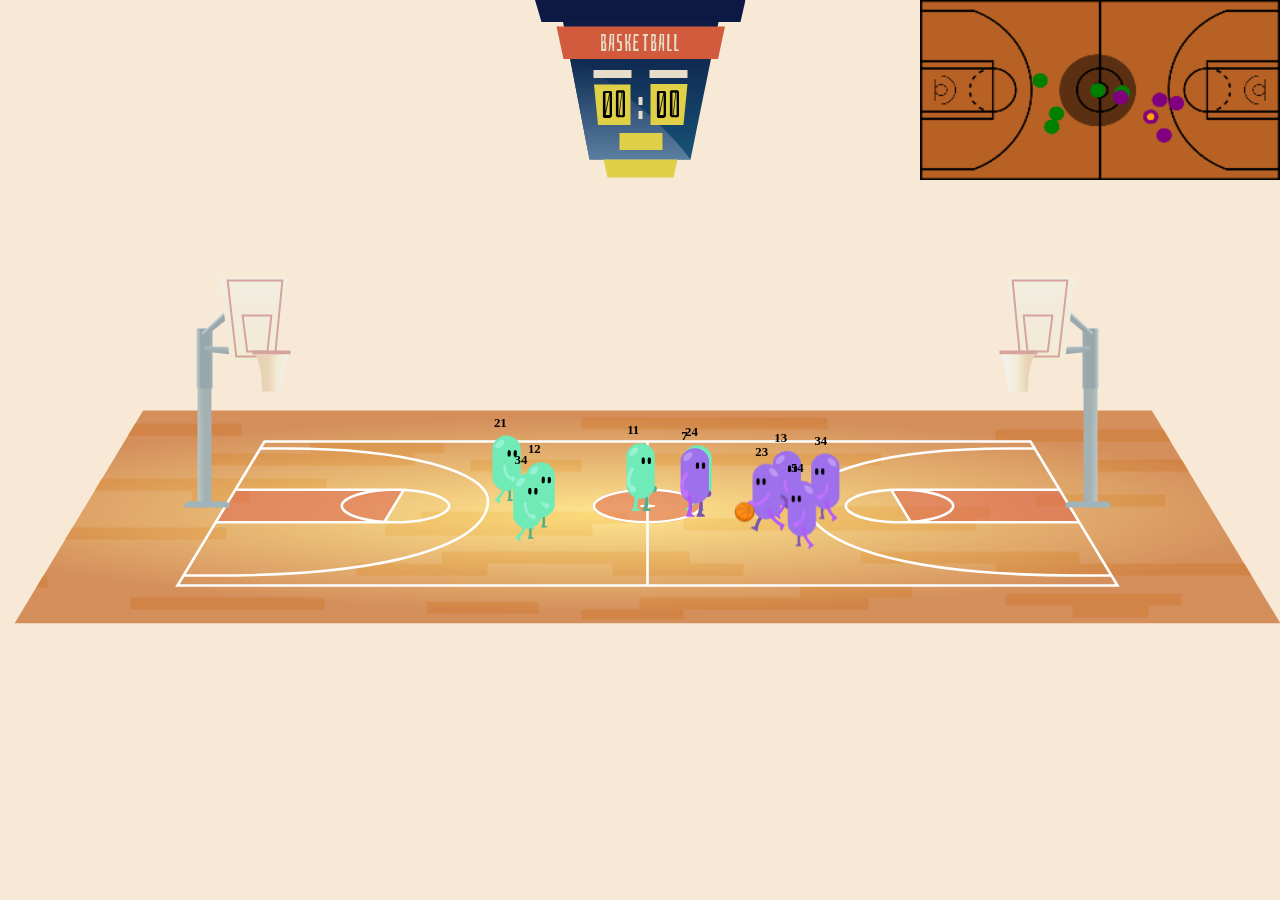
==== commit 9e10ed41: "add scoreboard" ====
--- a/javascript/index.html
+++ b/javascript/index.html
@@ -4,9 +4,36 @@
     <meta charset="UTF-8" />
     <meta name="viewport" content="width=device-width, initial-scale=1.0" />
     <link rel="stylesheet" href="style.css" />
+	<link href="https://fonts.googleapis.com/css2?family=Bahiana&display=swap" rel="stylesheet">
     <title>Basketball Simulation</title>
   </head>
   <body>
+    <svg id="scoreboard" width="211" height="178" viewBox="0 0 211 178" fill="none" xmlns="http://www.w3.org/2000/svg">
+    <path id="board" d="M211 0H0.5L7 22H28.5L55 159.5H156L184 22H206L211 0Z" fill="url(#paint20_linear)"/>
+    <path id="shine" d="M35.6301 59.0001C54.9999 63.0001 129 121.5 156 159.5H54.9999L35.6301 59.0001Z" fill="url(#paint21_linear)"/>
+    <path id="top-label" d="M190.5 26.5H22L29 59H183.5L190.5 26.5Z" fill="#D15B3C"/>
+    <rect id="left-score-label" x="59" y="70" width="38" height="8" fill="#E8DDC8"/>
+    <path id="left-score" d="M96 84.5H59.5L63.5 125H96V84.5Z" fill="#DFD047"/>
+    <rect id="right-score-label" width="38" height="8" transform="matrix(-1 0 0 1 153 70)" fill="#E8DDC8"/>
+    <path id="right-score" d="M116 84H153L148.945 125H116V84Z" fill="#DFD047"/>
+    <path d="M104 97H108V105H104V97Z" fill="#E8DDC8"/>
+    <path d="M104 111H108V119H104V111Z" fill="#E8DDC8"/>
+    <rect id="bottom-label" x="85" y="133" width="43" height="17" fill="#DFD047"/>
+    <path id="bottom" d="M143 159.5H69L73 177.5H139L143 159.5Z" fill="#DFD047"/>
+	<text id="left-score-text" class="score-text" x="66" y="118" width="28" height="40" fill="black">00</text>
+	<text id="right-score-text" class="score-text" x="120" y="118" width="28" height="40" fill="black">00</text>
+	<text id="title-text" x="65" y="51" width="160" height="32" fill="#E8DDC8">BASKETBALL</text>
+    <defs>
+    <linearGradient id="paint20_linear" x1="105.75" y1="0" x2="105.75" y2="159.5" gradientUnits="userSpaceOnUse">
+    <stop offset="0.117559" stop-color="#0D1943"/>
+    <stop offset="1" stop-color="#175378"/>
+    </linearGradient>
+    <linearGradient id="paint21_linear" x1="95.8148" y1="59" x2="95.8148" y2="159.5" gradientUnits="userSpaceOnUse">
+    <stop stop-color="#0D2951"/>
+    <stop offset="1" stop-color="#5A7EA0"/>
+    </linearGradient>
+    </defs>
+    </svg>
 
     <svg id="court" width="1365" height="347" viewBox="0 0 1365 347" fill="none" xmlns="http://www.w3.org/2000/svg">
     <g id="floor-plates" clip-path="url(#mask)">
@@ -189,10 +216,6 @@
     <canvas id="court-canvas"></canvas>
     <canvas id="topview-canvas"></canvas>
     <div class="display"></div>
-    <div class="scoreboard">
-        <div class="score" id="green-score"></div>
-        <div class="score" id="purple-score"></div>
-    </div>
 
     <svg id="basketball" viewBox="0 0 92 92" fill="none" xmlns="http://www.w3.org/2000/svg">
         <path d="M46 85.8667C68.0177 85.8667 85.8666 68.0178 85.8666 46C85.8666 23.9823 68.0177 6.13336 46 6.13336C23.9822 6.13336 6.1333 23.9823 6.1333 46C6.1333 68.0178 23.9822 85.8667 46 85.8667Z" fill="#FF8A14"/>
--- a/javascript/style.css
+++ b/javascript/style.css
@@ -80,20 +80,10 @@
     fill: #eb6d00;
 }
 
-.scoreboard {
-    background-image: url('./assets/scoreboard.png');
-    background-size: cover;
+#scoreboard {
     position: absolute;
-    width: 40vw;
-    height: 6vw;
     left: 50%;
     transform: translateX(-50%);
-    display: flex;
-    justify-content: space-around;
-}
-
-.score {
-    font-size: 3rem;
 }
 
 #court {
@@ -134,8 +124,23 @@
     height: 20vh;
 }
 
-.scoreboard {
-    display: none;
+#title-text {
+    position: absolute;
+    font-family: Bahiana;
+    font-style: normal;
+    font-weight: normal;
+    font-size: 24px;
+    line-height: 31px;
+    letter-spacing: 0.05em;
+}
+
+.score-text {
+	position: absolute;
+    font-family: Bahiana;
+    font-style: normal;
+    font-weight: normal;
+    font-size: 38px;
+    line-height: 41px;
 }
 
 #pin {
